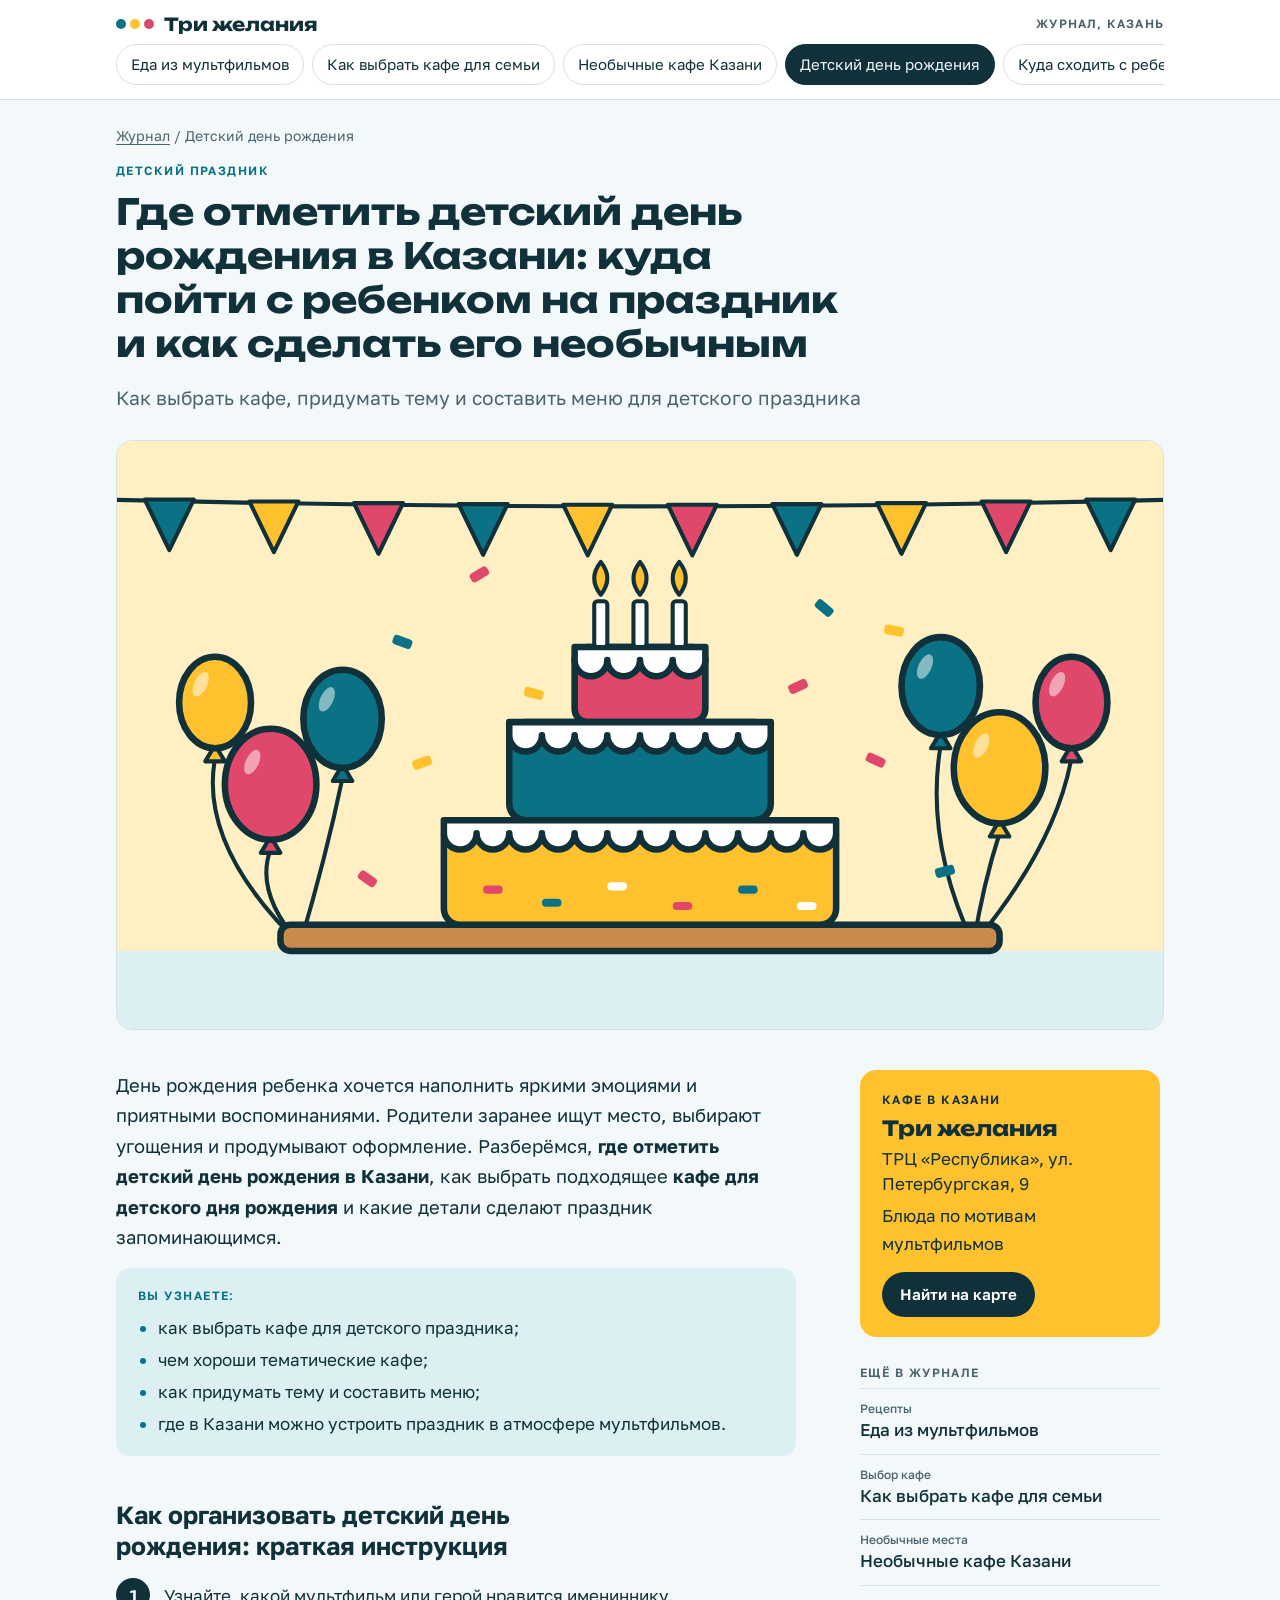
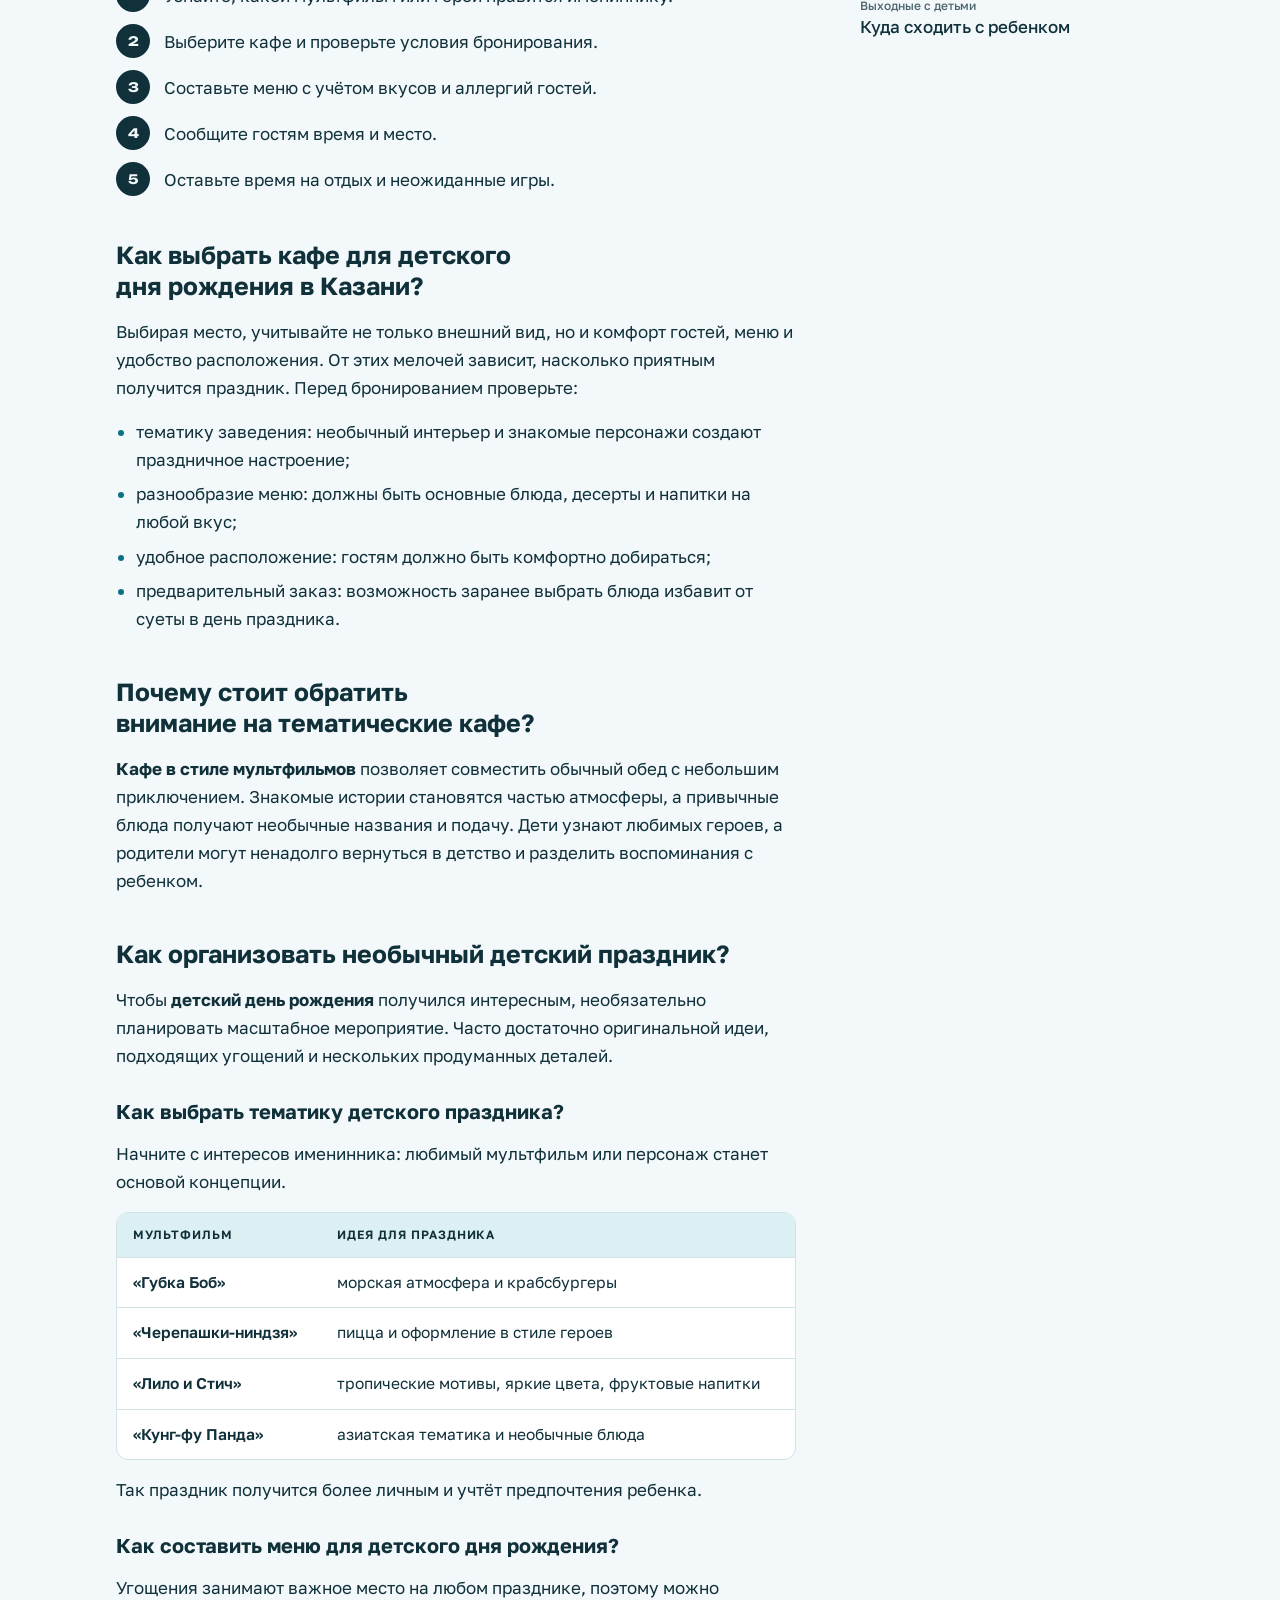
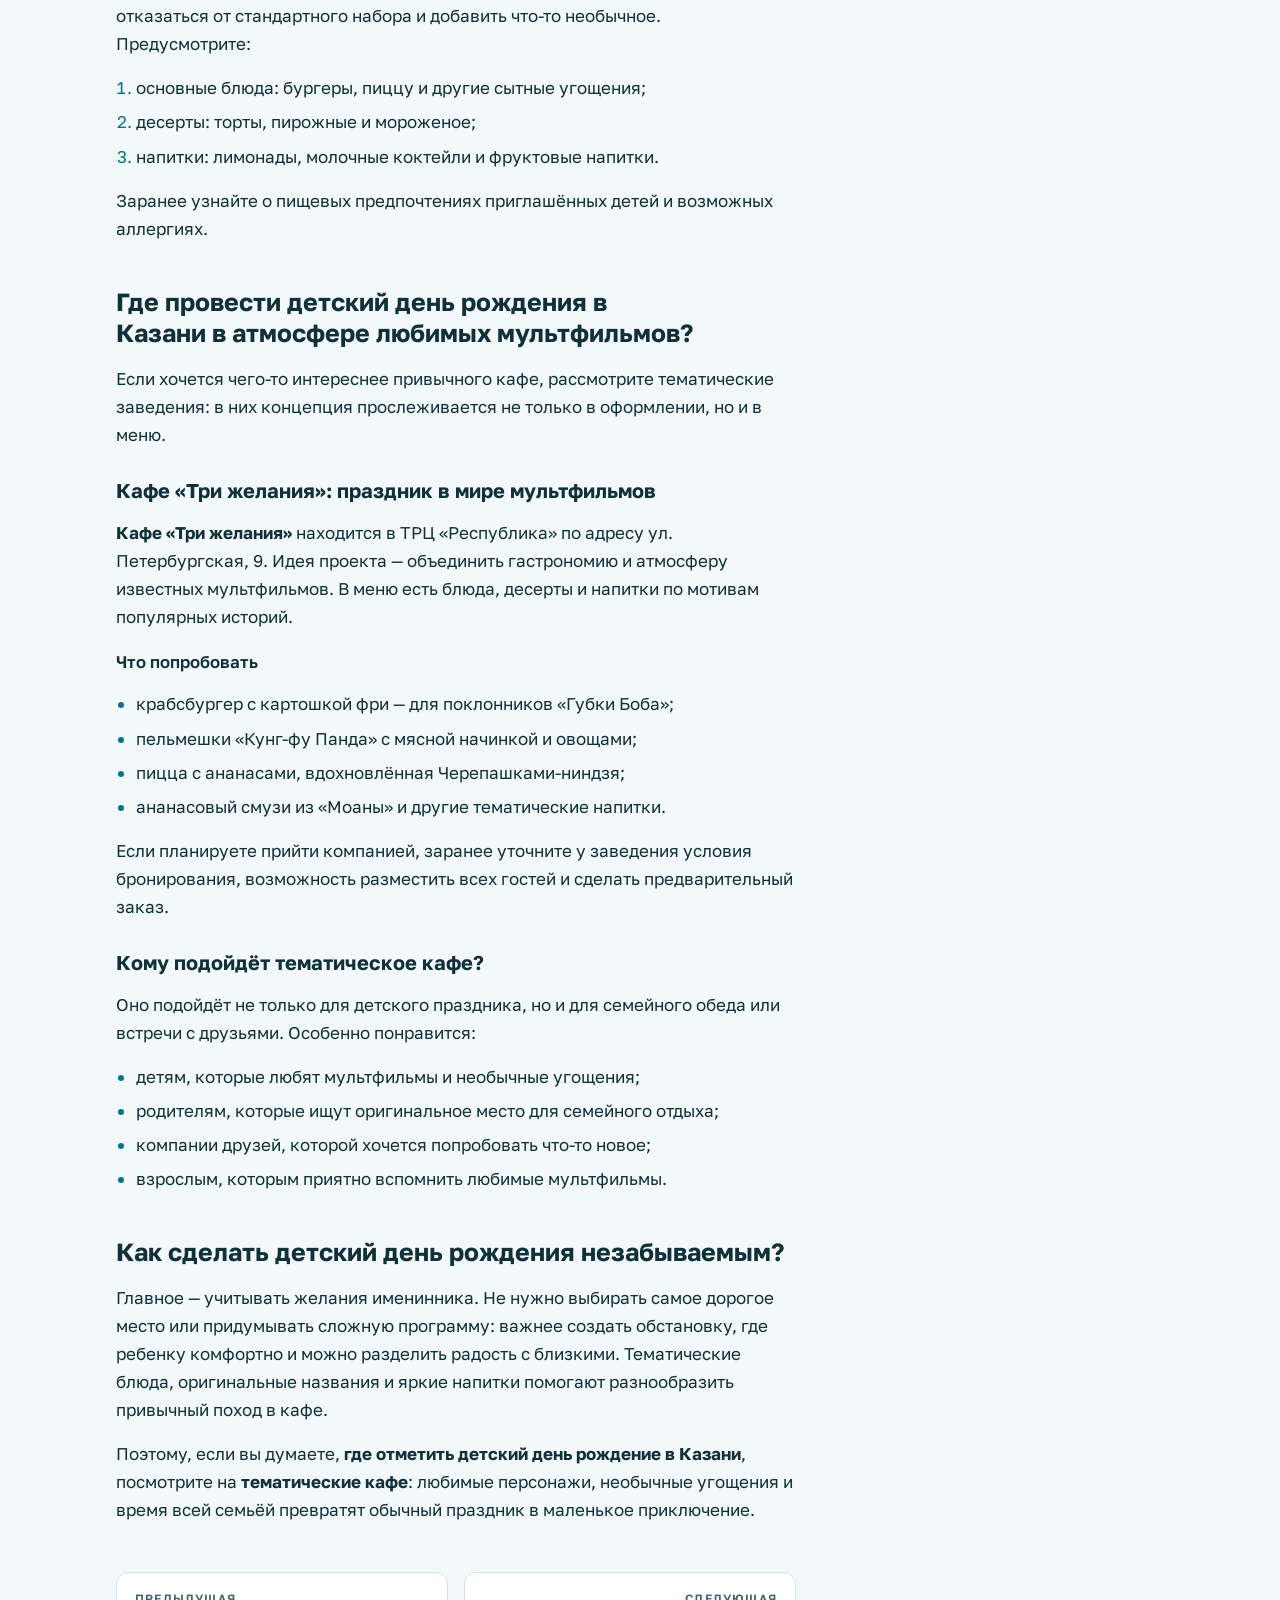
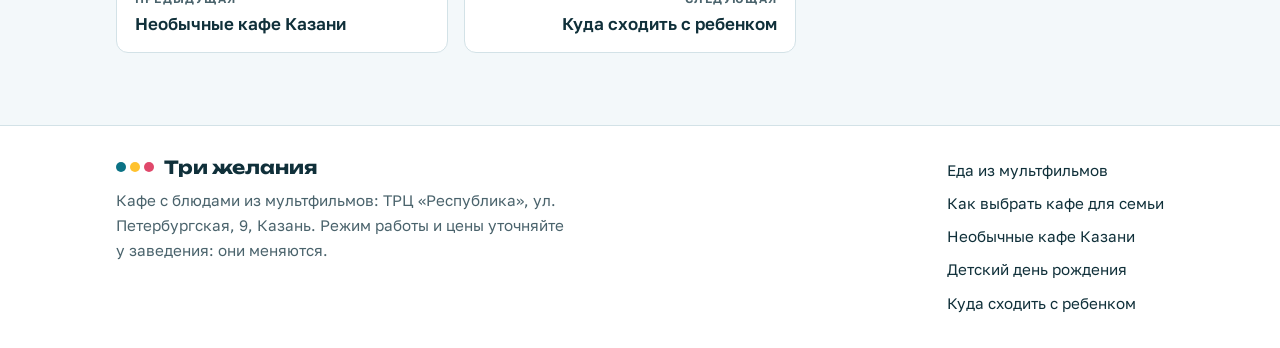
==== detskiy-den-rozhdeniya.html @ 980287d1 "first commit" ====
<!doctype html><html lang="ru"><head><meta charset="utf-8"><meta name="viewport" content="width=device-width,initial-scale=1,viewport-fit=cover"><meta name="claude:viewport-fit-sides" content="cover"><title>Где отметить детский день рождения в Казани</title><meta name="description" content="Как выбрать кафе, придумать тему и составить меню для детского праздника"><meta property="og:title" content="Где отметить детский день рождения в Казани"><meta property="og:description" content="Как выбрать кафе, придумать тему и составить меню для детского праздника"><meta property="og:type" content="article"><meta property="og:locale" content="ru_RU"><script type="application/ld+json">{"@context": "https://schema.org", "@type": "Article", "headline": "Где отметить детский день рождения в Казани: куда пойти с ребенком на праздник и как сделать его необычным", "description": "Как выбрать кафе, придумать тему и составить меню для детского праздника", "inLanguage": "ru"}</script><link rel="preconnect" href="https://fonts.googleapis.com"><link rel="preconnect" href="https://fonts.gstatic.com" crossorigin><link rel="stylesheet" href="https://fonts.googleapis.com/css2?family=Golos+Text:wght@400;500;600;700&family=Unbounded:wght@500;600;700&display=swap"><style>/* Сетка 1080px. На статье колонка текста 680px и липкая карточка кафе справа. Бирюза + солнечно-жёлтый + ягодный, Unbounded для заголовков, Golos Text для текста. */
:root{
  --bg:#F3F8FA; --surface:#FFFFFF; --ink:#10303A; --ink-2:#4A636C; --line:#D3E2E7;
  --sea:#0B7285; --sea-soft:#DCF0F3; --sun:#FFC22E; --sun-soft:#FFF0C4; --berry:#E0486B;
  --on-sun:#10303A; --on-sun-text:#FFFFFF;
  --f-display:'Unbounded','Arial Black',system-ui,sans-serif;
  --f-body:'Golos Text',system-ui,-apple-system,'Segoe UI',Roboto,Arial,sans-serif;
}
@media (prefers-color-scheme:dark){
  :root:not([data-theme="light"]){
    --bg:#0C1A20; --surface:#13262E; --ink:#E6F2F5; --ink-2:#9DB6BE; --line:#25414B;
    --sea:#5CD6E6; --sea-soft:#12363F; --sun:#FFC94D; --sun-soft:#3A3216; --berry:#FF7B96;
    color-scheme:dark;
  }
}
:root[data-theme="dark"]{
  --bg:#0C1A20; --surface:#13262E; --ink:#E6F2F5; --ink-2:#9DB6BE; --line:#25414B;
  --sea:#5CD6E6; --sea-soft:#12363F; --sun:#FFC94D; --sun-soft:#3A3216; --berry:#FF7B96;
  color-scheme:dark;
}

*,*::before,*::after{box-sizing:border-box}
:root{padding-block:env(safe-area-inset-top,0px) env(safe-area-inset-bottom,0px)}
html{-webkit-text-size-adjust:100%}
body{margin:0;background:var(--bg);color:var(--ink);font:400 17px/1.65 var(--f-body);-webkit-font-smoothing:antialiased}
a{color:var(--sea);text-underline-offset:3px}
a:focus-visible{outline:3px solid var(--sea);outline-offset:3px;border-radius:4px}
h1,h2,h3,h4{margin:0}

.wrap{max-width:1080px;margin:0 auto;padding-left:max(16px,env(safe-area-inset-left,0px));padding-right:max(16px,env(safe-area-inset-right,0px))}

/* Шапка */
.site-head{background:var(--surface);border-bottom:1px solid var(--line)}
.head-row{display:flex;align-items:center;justify-content:space-between;gap:12px;padding-block:14px 10px}
.logo{display:flex;align-items:center;gap:10px;font:700 18px/1 var(--f-display);color:var(--ink);text-decoration:none}
.dots{display:flex;gap:4px}
.dots i{display:block;width:10px;height:10px;border-radius:50%}
.dots i:nth-child(1){background:var(--sea)}
.dots i:nth-child(2){background:var(--sun)}
.dots i:nth-child(3){background:var(--berry)}
.head-sub{font-size:12px;letter-spacing:.1em;text-transform:uppercase;color:var(--ink-2);font-weight:600}
.nav{display:flex;gap:8px;overflow-x:auto;padding-bottom:14px;scrollbar-width:thin}
.nav a{flex:none;white-space:nowrap;padding:7px 14px;border-radius:999px;font-size:15px;color:var(--ink);text-decoration:none;border:1px solid var(--line);transition:border-color .15s}
.nav a:hover{border-color:var(--sea)}
.nav a[aria-current="page"]{background:var(--ink);color:var(--bg);border-color:var(--ink)}

/* Главная */
.hero{padding-block:48px 36px}
.hero-grid{display:grid;grid-template-columns:minmax(0,1.5fr) minmax(0,1fr);gap:32px;align-items:end}
.eyebrow{margin:0;font-size:12px;letter-spacing:.12em;text-transform:uppercase;color:var(--sea);font-weight:600}
.hero h1{font:700 clamp(1.9rem,4.6vw,3.1rem)/1.12 var(--f-display);margin:12px 0 18px;text-wrap:balance;letter-spacing:-.01em}
.hero .lead{margin:0;font-size:1.15rem;max-width:34em;color:var(--ink-2)}
.sec-title{font-size:12px;letter-spacing:.12em;text-transform:uppercase;color:var(--ink-2);font-weight:600;margin:0 0 20px}
.grid{display:grid;grid-template-columns:repeat(2,minmax(0,1fr));gap:36px 28px;padding-bottom:64px}
.card{display:flex;flex-direction:column;gap:14px;text-decoration:none;color:var(--ink);min-width:0}
.card.feat{grid-column:1/-1;display:grid;grid-template-columns:minmax(0,1.3fr) minmax(0,1fr);gap:32px;align-items:center}
.card .art{border-radius:14px;overflow:hidden;border:1px solid var(--line)}
.card .art svg,.hero-art svg{display:block;width:100%;height:auto}
.card .txt{display:flex;flex-direction:column;gap:10px;min-width:0}
.card h2{font:600 1.15rem/1.3 var(--f-display);text-wrap:balance;transition:color .15s}
.card.feat h2{font-size:clamp(1.35rem,2.8vw,1.9rem);line-height:1.2}
.card p{margin:0;color:var(--ink-2);font-size:.98rem}
.card:hover h2{color:var(--sea)}
.card:focus-visible{outline:3px solid var(--sea);outline-offset:6px;border-radius:8px}
.read{font-weight:600;color:var(--sea);font-size:.95rem}

/* Карточка кафе */
.cafe{background:var(--sun);color:var(--on-sun);border-radius:16px;padding:20px 22px;display:grid;gap:6px}
.cafe .k{margin:0;font-size:12px;letter-spacing:.12em;text-transform:uppercase;font-weight:600}
.cafe .n{margin:0;font:700 1.3rem/1.2 var(--f-display)}
.cafe address{font-style:normal;line-height:1.45}
.cafe p{margin:0}
.btn{display:inline-block;margin-top:8px;justify-self:start;background:var(--on-sun);color:var(--on-sun-text);padding:10px 18px;border-radius:999px;font-weight:600;font-size:.95rem;text-decoration:none}
.btn:focus-visible{outline:3px solid var(--on-sun);outline-offset:3px}

/* Статья */
.crumbs{font-size:14px;color:var(--ink-2);padding-top:24px}
.crumbs a{color:var(--ink-2)}
.art-head{padding-block:14px 26px;max-width:900px}
.art-head h1{font:700 clamp(1.45rem,3.4vw,2.25rem)/1.22 var(--f-display);margin:10px 0 16px;text-wrap:balance}
.deck{margin:0;font-size:1.2rem;color:var(--ink-2);max-width:40em}
.hero-art{border-radius:16px;overflow:hidden;border:1px solid var(--line);margin-bottom:40px}
.layout{display:grid;grid-template-columns:minmax(0,680px) minmax(0,300px);gap:64px;align-items:start;padding-bottom:72px}
.prose{min-width:0;display:flex;flex-direction:column;gap:1rem}
.prose p{margin:0}
.prose .lead{font-size:1.15rem}
.prose h2{font:700 1.55rem/1.25 var(--f-body);margin-top:1.75rem;text-wrap:balance}
.prose h3{font:700 1.25rem/1.3 var(--f-body);margin-top:.75rem;text-wrap:balance}
.prose h4{font:600 1.05rem/1.4 var(--f-body);margin-top:.25rem}
.prose ul,.prose ol{margin:0;padding-left:1.25rem;display:grid;gap:6px}
.prose li::marker{color:var(--sea)}
.learn{background:var(--sea-soft);border-radius:14px;padding:18px 22px}
.learn .label{font-size:12px;letter-spacing:.12em;text-transform:uppercase;font-weight:600;color:var(--sea);margin-bottom:8px}
.learn ul{gap:4px}
ol.quick,ol.steps{list-style:none;padding:0}
ol.quick{gap:12px}
ol.quick li{counter-increment:q;display:grid;grid-template-columns:34px minmax(0,1fr);gap:14px;align-items:start}
ol.quick{counter-reset:q}
ol.quick li::before{content:counter(q);display:grid;place-items:center;width:34px;height:34px;border-radius:50%;background:var(--ink);color:var(--bg);font:700 13px/1 var(--f-display)}
ol.quick li span{padding-top:4px}
ul.check{list-style:none;padding:0;gap:8px}
ul.check li{display:grid;grid-template-columns:20px minmax(0,1fr);gap:12px}
ul.check li::before{content:"";width:18px;height:18px;margin-top:5px;border:2px solid var(--sea);border-radius:5px}
.tbl{overflow-x:auto;border:1px solid var(--line);border-radius:12px;background:var(--surface)}
.tbl table{width:100%;min-width:420px;border-collapse:collapse;font-size:.97rem;font-variant-numeric:tabular-nums}
.tbl th{background:var(--sea-soft);text-align:left;font-size:12px;letter-spacing:.08em;text-transform:uppercase;font-weight:600;padding:12px 16px}
.tbl td{padding:12px 16px;border-top:1px solid var(--line);vertical-align:top}
.tbl td:first-child{font-weight:600}
.tip{background:var(--sun-soft);border-radius:10px;padding:12px 16px}
.places{display:grid;grid-template-columns:repeat(2,minmax(0,1fr));gap:22px 28px}
.place{border-top:2px solid var(--ink);padding-top:12px;display:grid;gap:6px;align-content:start}
.place h4{margin:0}
.place p{font-size:.98rem}

/* Рецепт */
.recipe{position:relative;margin-top:2rem;background:var(--surface);border:1px solid var(--line);border-radius:16px;padding:22px;display:grid;gap:20px}
.recipe>svg{position:absolute;right:18px;top:-44px;width:72px;height:72px}
.r-head{display:flex;align-items:center;gap:18px;flex-wrap:wrap}
.r-head svg{width:72px;height:72px;flex:none}
.meta{display:flex;flex-wrap:wrap;gap:8px 12px;margin:0}
.meta div{background:var(--sea-soft);border-radius:10px;padding:8px 12px}
.meta dt{font-size:11px;letter-spacing:.1em;text-transform:uppercase;color:var(--ink-2);font-weight:600}
.meta dd{margin:0;font-weight:600}
.r-body{display:grid;grid-template-columns:minmax(0,1fr) minmax(0,1.35fr);gap:24px}
.recipe h4{margin:0 0 10px;font-size:12px;letter-spacing:.1em;text-transform:uppercase;color:var(--ink-2);font-weight:600}
.recipe ul{padding-left:1.1rem;gap:4px}
ol.steps{gap:10px;margin:0}
ol.steps{counter-reset:s}
ol.steps li{counter-increment:s;display:grid;grid-template-columns:22px minmax(0,1fr);gap:10px}
ol.steps li::before{content:counter(s);font:700 15px/1.65 var(--f-display);color:var(--sea)}

/* Низ статьи */
.pager{display:grid;grid-template-columns:repeat(2,minmax(0,1fr));gap:16px;margin-top:2rem}
.pager a{display:grid;gap:4px;padding:16px 18px;border:1px solid var(--line);border-radius:12px;text-decoration:none;color:var(--ink);background:var(--surface);transition:border-color .15s}
.pager a:hover{border-color:var(--sea)}
.pager small{font-size:12px;letter-spacing:.1em;text-transform:uppercase;color:var(--ink-2);font-weight:600}
.pager b{font-weight:600;line-height:1.35}
.pager .next{text-align:right}
.aside{position:sticky;top:calc(20px + env(safe-area-inset-top,0px));display:grid;gap:28px}
.more h3{font:600 12px/1.4 var(--f-body);letter-spacing:.12em;text-transform:uppercase;color:var(--ink-2);margin-bottom:6px}
.more a{display:block;padding:12px 0;border-top:1px solid var(--line);color:var(--ink);text-decoration:none;font-weight:500;line-height:1.4}
.more a:hover{color:var(--sea)}
.more a small{display:block;font-size:12px;color:var(--ink-2);font-weight:500}

/* Подвал */
.site-foot{background:var(--surface);border-top:1px solid var(--line)}
.foot{display:flex;flex-wrap:wrap;gap:28px 56px;justify-content:space-between;padding-block:32px}
.foot p{margin:0;color:var(--ink-2);font-size:.95rem;max-width:30em}
.foot .logo{margin-bottom:12px}
.foot ul{list-style:none;margin:0;padding:0;display:grid;gap:8px;font-size:.95rem}
.foot ul a{color:var(--ink);text-decoration:none}
.foot ul a:hover{color:var(--sea)}

/* Иллюстрации */
.a-bg1{fill:var(--sea-soft)}.a-bg2{fill:var(--sun-soft)}.a-surface{fill:var(--surface)}.a-ink{fill:var(--ink)}
.a-sea{fill:var(--sea)}.a-sun{fill:var(--sun)}.a-berry{fill:var(--berry)}
.o{stroke:var(--ink);stroke-width:4;stroke-linejoin:round;stroke-linecap:round}
.o3{stroke:var(--ink);stroke-width:3;stroke-linejoin:round;stroke-linecap:round}
.o2{stroke:var(--ink);stroke-width:2.5;stroke-linejoin:round}
.str{fill:none;stroke:var(--ink);stroke-width:2.5;stroke-linecap:round}
.bun{fill:#E8A33D}.patty{fill:#7A3E22}.leaf{fill:#6DBE45}.cheese{fill:#FFC22E}.blue{fill:#35B8E8}.cream{fill:#FFF3D6}
.choco{fill:#6B3A22}.night{fill:#10303A}.wood{fill:#C98A4B}.wood2{fill:#A56F37}.red{fill:#E5483B}.lem{fill:#FFE680}
.teal{fill:#0E8FA3}.pink{fill:#FF7B96}.aqua{fill:#19B5C9}.flame{fill:#FFC22E}.hl{fill:#fff;fill-opacity:.5}
.straw{fill:none;stroke:var(--berry);stroke-width:9;stroke-linecap:round}
.sign-t{font:700 16px 'Unbounded',sans-serif;fill:var(--bg);letter-spacing:.15em}
.lbl{font:600 18px 'Golos Text',system-ui,sans-serif;fill:var(--ink)}
.ic{fill:none;stroke:#fff;stroke-width:4;stroke-linecap:round;stroke-linejoin:round}
.route{fill:none;stroke:var(--ink);stroke-width:4;stroke-dasharray:10 12;stroke-linecap:round}
.mug{fill:none;stroke:#FFF3D6;stroke-width:5;stroke-linecap:round}
.steam{fill:none;stroke:#FFF3D6;stroke-opacity:.5;stroke-width:3;stroke-linecap:round}
.drip{fill:none;stroke:#6B3A22;stroke-width:5;stroke-linecap:round}
.ico .o{stroke-width:3}

@media (max-width:960px){
  .layout{grid-template-columns:minmax(0,1fr);gap:44px}
  .aside{position:static}
}
@media (max-width:820px){
  .hero-grid{grid-template-columns:minmax(0,1fr)}
}
@media (max-width:720px){
  body{font-size:16.5px}
  .grid{grid-template-columns:minmax(0,1fr)}
  .card.feat{grid-template-columns:minmax(0,1fr);gap:14px}
  .places{grid-template-columns:minmax(0,1fr)}
  .prose h2{font-size:1.4rem}
  .hero{padding-block:32px 28px}
}
@media (max-width:640px){
  .r-body{grid-template-columns:minmax(0,1fr)}
  .pager{grid-template-columns:minmax(0,1fr)}
  .pager .next{text-align:left}
  .recipe{padding:18px}
}
@media (prefers-reduced-motion:reduce){*{transition:none!important}}
</style></head><body><header class="site-head"><div class="wrap"><div class="head-row"><a class="logo" href="index.html"><span class="dots" aria-hidden="true"><i></i><i></i><i></i></span>Три желания</a><span class="head-sub">Журнал, Казань</span></div><nav class="nav" aria-label="Статьи журнала"><a href="eda-iz-multfilmov.html">Еда из мультфильмов</a><a href="kafe-dlya-semi.html">Как выбрать кафе для семьи</a><a href="neobychnye-kafe.html">Необычные кафе Казани</a><a href="detskiy-den-rozhdeniya.html" aria-current="page">Детский день рождения</a><a href="kuda-shodit-s-rebenkom.html">Куда сходить с ребенком</a></nav></div></header><main class="wrap"><nav class="crumbs" aria-label="Хлебные крошки"><a href="index.html">Журнал</a> / Детский день рождения</nav><div class="art-head"><p class="eyebrow">Детский праздник</p><h1>Где отметить детский день рождения в Казани: куда пойти с ребенком на праздник и как сделать его необычным</h1><p class="deck">Как выбрать кафе, придумать тему и составить меню для детского праздника</p></div><div class="hero-art"><svg viewBox="0 0 640 360" xmlns="http://www.w3.org/2000/svg" role="img" aria-label="Праздничный торт со свечами, гирлянда и воздушные шары" class=""><rect width="640" height="360" class="a-bg2"/><rect y="312" width="640" height="48" class="a-bg1"/><path d="M0 36 Q320 44 640 36" class="str"/><path d="M17.0 35.8 L47.0 35.8 L32.0 66.8 Z" class="a-sea o2"/><path d="M81.0 37.0 L111.0 37.0 L96.0 68.0 Z" class="a-sun o2"/><path d="M145.0 38.0 L175.0 38.0 L160.0 69.0 Z" class="a-berry o2"/><path d="M209.0 38.6 L239.0 38.6 L224.0 69.6 Z" class="a-sea o2"/><path d="M273.0 39.0 L303.0 39.0 L288.0 70.0 Z" class="a-sun o2"/><path d="M337.0 39.0 L367.0 39.0 L352.0 70.0 Z" class="a-berry o2"/><path d="M401.0 38.6 L431.0 38.6 L416.0 69.6 Z" class="a-sea o2"/><path d="M465.0 38.0 L495.0 38.0 L480.0 69.0 Z" class="a-sun o2"/><path d="M529.0 37.0 L559.0 37.0 L544.0 68.0 Z" class="a-berry o2"/><path d="M593.0 35.8 L623.0 35.8 L608.0 66.8 Z" class="a-sea o2"/><path d="M94 250 Q84 276.0 112 308" class="str"/><path d="M88 252 L94 242 L100 252 Z" class="a-berry o2"/><ellipse cx="94" cy="210" rx="28" ry="34" class="a-berry o"/><ellipse cx="82.8" cy="196.4" rx="4" ry="8" class="hl" transform="rotate(25 82.8 196.4)"/><path d="M138 206 Q128 254.0 112 308" class="str"/><path d="M132 208 L138 198 L144 208 Z" class="a-sea o2"/><ellipse cx="138" cy="170" rx="24" ry="30" class="a-sea o"/><ellipse cx="128.4" cy="158.0" rx="4" ry="8" class="hl" transform="rotate(25 128.4 158.0)"/><path d="M60 194 Q50 248.0 112 308" class="str"/><path d="M54 196 L60 186 L66 196 Z" class="a-sun o2"/><ellipse cx="60" cy="160" rx="22" ry="28" class="a-sun o"/><ellipse cx="51.2" cy="148.8" rx="4" ry="8" class="hl" transform="rotate(25 51.2 148.8)"/><path d="M540 240 Q530 271.0 524 308" class="str"/><path d="M534 242 L540 232 L546 242 Z" class="a-sun o2"/><ellipse cx="540" cy="200" rx="28" ry="34" class="a-sun o"/><ellipse cx="528.8" cy="186.4" rx="4" ry="8" class="hl" transform="rotate(25 528.8 186.4)"/><path d="M584 194 Q574 248.0 524 308" class="str"/><path d="M578 196 L584 186 L590 196 Z" class="a-berry o2"/><ellipse cx="584" cy="160" rx="22" ry="28" class="a-berry o"/><ellipse cx="575.2" cy="148.8" rx="4" ry="8" class="hl" transform="rotate(25 575.2 148.8)"/><path d="M504 186 Q494 244.0 524 308" class="str"/><path d="M498 188 L504 178 L510 188 Z" class="a-sea o2"/><ellipse cx="504" cy="150" rx="24" ry="30" class="a-sea o"/><ellipse cx="494.4" cy="138.0" rx="4" ry="8" class="hl" transform="rotate(25 494.4 138.0)"/><rect x="100" y="296" width="440" height="16" rx="6" class="wood o"/><rect x="200" y="232" width="240" height="64" rx="10" class="a-sun o"/><rect x="240" y="172" width="160" height="60" rx="10" class="a-sea o"/><rect x="280" y="126" width="80" height="46" rx="8" class="a-berry o"/><path d="M200 240 a10 10 0 0 0 20 0 a10 10 0 0 0 20 0 a10 10 0 0 0 20 0 a10 10 0 0 0 20 0 a10 10 0 0 0 20 0 a10 10 0 0 0 20 0 a10 10 0 0 0 20 0 a10 10 0 0 0 20 0 a10 10 0 0 0 20 0 a10 10 0 0 0 20 0 a10 10 0 0 0 20 0 a10 10 0 0 0 20 0 V232 H200 Z" class="a-surface o"/><path d="M240 180 a10 10 0 0 0 20 0 a10 10 0 0 0 20 0 a10 10 0 0 0 20 0 a10 10 0 0 0 20 0 a10 10 0 0 0 20 0 a10 10 0 0 0 20 0 a10 10 0 0 0 20 0 a10 10 0 0 0 20 0 V172 H240 Z" class="a-surface o"/><path d="M280 134 a10 10 0 0 0 20 0 a10 10 0 0 0 20 0 a10 10 0 0 0 20 0 a10 10 0 0 0 20 0 V126 H280 Z" class="a-surface o"/><rect x="224" y="272" width="12" height="5" rx="2.5" class="a-berry"/><rect x="260" y="280" width="12" height="5" rx="2.5" class="a-sea"/><rect x="300" y="270" width="12" height="5" rx="2.5" class="a-surface"/><rect x="340" y="282" width="12" height="5" rx="2.5" class="a-berry"/><rect x="380" y="272" width="12" height="5" rx="2.5" class="a-sea"/><rect x="416" y="282" width="12" height="5" rx="2.5" class="a-surface"/><rect x="292" y="98" width="8" height="28" rx="2" class="a-surface o2"/><path d="M296 74 q8 10 0 20 q-8 -10 0 -20 Z" class="flame o2"/><rect x="316" y="98" width="8" height="28" rx="2" class="a-surface o2"/><path d="M320 74 q8 10 0 20 q-8 -10 0 -20 Z" class="flame o2"/><rect x="340" y="98" width="8" height="28" rx="2" class="a-surface o2"/><path d="M344 74 q8 10 0 20 q-8 -10 0 -20 Z" class="flame o2"/><rect x="170" y="118" width="12" height="6" rx="2" class="a-sea" transform="rotate(20 170 118)"/><rect x="215" y="82" width="12" height="6" rx="2" class="a-berry" transform="rotate(-30 215 82)"/><rect x="430" y="96" width="12" height="6" rx="2" class="a-sea" transform="rotate(40 430 96)"/><rect x="470" y="112" width="12" height="6" rx="2" class="a-sun" transform="rotate(10 470 112)"/><rect x="180" y="196" width="12" height="6" rx="2" class="a-sun" transform="rotate(-20 180 196)"/><rect x="460" y="190" width="12" height="6" rx="2" class="a-berry" transform="rotate(25 460 190)"/><rect x="150" y="262" width="12" height="6" rx="2" class="a-berry" transform="rotate(35 150 262)"/><rect x="500" y="262" width="12" height="6" rx="2" class="a-sea" transform="rotate(-15 500 262)"/><rect x="250" y="150" width="12" height="6" rx="2" class="a-sun" transform="rotate(15 250 150)"/><rect x="410" y="150" width="12" height="6" rx="2" class="a-berry" transform="rotate(-25 410 150)"/></svg></div><div class="layout"><article class="prose"><p class="lead">День рождения ребенка хочется наполнить яркими эмоциями и приятными воспоминаниями. Родители заранее ищут место, выбирают угощения и продумывают оформление. Разберёмся, <strong>где отметить детский день рождения в Казани</strong>, как выбрать подходящее <strong>кафе для детского дня рождения</strong> и какие детали сделают праздник запоминающимся.</p>
<div class="learn"><p class="label">Вы узнаете:</p><ul><li>как выбрать кафе для детского праздника;</li><li>чем хороши тематические кафе;</li><li>как придумать тему и составить меню;</li><li>где в Казани можно устроить праздник в атмосфере мультфильмов.</li></ul></div>
<h2>Как организовать детский день рождения: краткая инструкция</h2>
<ol class="quick"><li><span>Узнайте, какой мультфильм или герой нравится имениннику.</span></li><li><span>Выберите кафе и проверьте условия бронирования.</span></li><li><span>Составьте меню с учётом вкусов и аллергий гостей.</span></li><li><span>Сообщите гостям время и место.</span></li><li><span>Оставьте время на отдых и неожиданные игры.</span></li></ol>
<h2>Как выбрать кафе для детского дня рождения в Казани?</h2>
<p>Выбирая место, учитывайте не только внешний вид, но и комфорт гостей, меню и удобство расположения. От этих мелочей зависит, насколько приятным получится праздник. Перед бронированием проверьте:</p>
<ul><li>тематику заведения: необычный интерьер и знакомые персонажи создают праздничное настроение;</li><li>разнообразие меню: должны быть основные блюда, десерты и напитки на любой вкус;</li><li>удобное расположение: гостям должно быть комфортно добираться;</li><li>предварительный заказ: возможность заранее выбрать блюда избавит от суеты в день праздника.</li></ul>
<h2>Почему стоит обратить внимание на тематические кафе?</h2>
<p><strong>Кафе в стиле мультфильмов</strong> позволяет совместить обычный обед с небольшим приключением. Знакомые истории становятся частью атмосферы, а привычные блюда получают необычные названия и подачу. Дети узнают любимых героев, а родители могут ненадолго вернуться в детство и разделить воспоминания с ребенком.</p>
<h2>Как организовать необычный детский праздник?</h2>
<p>Чтобы <strong>детский день рождения</strong> получился интересным, необязательно планировать масштабное мероприятие. Часто достаточно оригинальной идеи, подходящих угощений и нескольких продуманных деталей.</p>
<h3>Как выбрать тематику детского праздника?</h3>
<p>Начните с интересов именинника: любимый мультфильм или персонаж станет основой концепции.</p>
<div class="tbl"><table><thead><tr><th>Мультфильм</th><th>Идея для праздника</th></tr></thead><tbody><tr><td>«Губка Боб»</td><td>морская атмосфера и крабсбургеры</td></tr><tr><td>«Черепашки-ниндзя»</td><td>пицца и оформление в стиле героев</td></tr><tr><td>«Лило и Стич»</td><td>тропические мотивы, яркие цвета, фруктовые напитки</td></tr><tr><td>«Кунг-фу Панда»</td><td>азиатская тематика и необычные блюда</td></tr></tbody></table></div>
<p>Так праздник получится более личным и учтёт предпочтения ребенка.</p>
<h3>Как составить меню для детского дня рождения?</h3>
<p>Угощения занимают важное место на любом празднике, поэтому можно отказаться от стандартного набора и добавить что-то необычное. Предусмотрите:</p>
<ol><li>основные блюда: бургеры, пиццу и другие сытные угощения;</li><li>десерты: торты, пирожные и мороженое;</li><li>напитки: лимонады, молочные коктейли и фруктовые напитки.</li></ol>
<p>Заранее узнайте о пищевых предпочтениях приглашённых детей и возможных аллергиях.</p>
<h2>Где провести детский день рождения в Казани в атмосфере любимых мультфильмов?</h2>
<p>Если хочется чего-то интереснее привычного кафе, рассмотрите тематические заведения: в них концепция прослеживается не только в оформлении, но и в меню.</p>
<h3>Кафе «Три желания»: праздник в мире мультфильмов</h3>
<p><strong>Кафе «Три желания»</strong> находится в ТРЦ «Республика» по адресу ул. Петербургская, 9. Идея проекта — объединить гастрономию и атмосферу известных мультфильмов. В меню есть блюда, десерты и напитки по мотивам популярных историй.</p>
<h4>Что попробовать</h4>
<ul><li>крабсбургер с картошкой фри — для поклонников «Губки Боба»;</li><li>пельмешки «Кунг-фу Панда» с мясной начинкой и овощами;</li><li>пицца с ананасами, вдохновлённая Черепашками-ниндзя;</li><li>ананасовый смузи из «Моаны» и другие тематические напитки.</li></ul>
<p>Если планируете прийти компанией, заранее уточните у заведения условия бронирования, возможность разместить всех гостей и сделать предварительный заказ.</p>
<h3>Кому подойдёт тематическое кафе?</h3>
<p>Оно подойдёт не только для детского праздника, но и для семейного обеда или встречи с друзьями. Особенно понравится:</p>
<ul><li>детям, которые любят мультфильмы и необычные угощения;</li><li>родителям, которые ищут оригинальное место для семейного отдыха;</li><li>компании друзей, которой хочется попробовать что-то новое;</li><li>взрослым, которым приятно вспомнить любимые мультфильмы.</li></ul>
<h2>Как сделать детский день рождения незабываемым?</h2>
<p>Главное — учитывать желания именинника. Не нужно выбирать самое дорогое место или придумывать сложную программу: важнее создать обстановку, где ребенку комфортно и можно разделить радость с близкими. Тематические блюда, оригинальные названия и яркие напитки помогают разнообразить привычный поход в кафе.</p>
<p>Поэтому, если вы думаете, <strong>где отметить детский день рождение в Казани</strong>, посмотрите на <strong>тематические кафе</strong>: любимые персонажи, необычные угощения и время всей семьёй превратят обычный праздник в маленькое приключение.</p><nav class="pager" aria-label="Другие статьи"><a href="neobychnye-kafe.html"><small>Предыдущая</small><b>Необычные кафе Казани</b></a><a class="next" href="kuda-shodit-s-rebenkom.html"><small>Следующая</small><b>Куда сходить с ребенком</b></a></nav></article><aside class="aside"><div class="cafe"><p class="k">Кафе в Казани</p><p class="n">Три желания</p><address>ТРЦ «Республика», ул. Петербургская, 9</address><p>Блюда по мотивам мультфильмов</p><a class="btn" href="https://yandex.ru/maps/?text=%D0%9A%D0%B0%D0%B7%D0%B0%D0%BD%D1%8C%2C%20%D1%83%D0%BB%D0%B8%D1%86%D0%B0%20%D0%9F%D0%B5%D1%82%D0%B5%D1%80%D0%B1%D1%83%D1%80%D0%B3%D1%81%D0%BA%D0%B0%D1%8F%2C%209" target="_blank" rel="noopener">Найти на карте</a></div><div class="more"><h3>Ещё в журнале</h3><a href="eda-iz-multfilmov.html"><small>Рецепты</small>Еда из мультфильмов</a><a href="kafe-dlya-semi.html"><small>Выбор кафе</small>Как выбрать кафе для семьи</a><a href="neobychnye-kafe.html"><small>Необычные места</small>Необычные кафе Казани</a><a href="kuda-shodit-s-rebenkom.html"><small>Выходные с детьми</small>Куда сходить с ребенком</a></div></aside></div></main><footer class="site-foot"><div class="wrap foot"><div><a class="logo" href="index.html"><span class="dots" aria-hidden="true"><i></i><i></i><i></i></span>Три желания</a><p>Кафе с блюдами из мультфильмов: ТРЦ «Республика», ул. Петербургская, 9, Казань. Режим работы и цены уточняйте у заведения: они меняются.</p></div><ul><li><a href="eda-iz-multfilmov.html">Еда из мультфильмов</a></li><li><a href="kafe-dlya-semi.html">Как выбрать кафе для семьи</a></li><li><a href="neobychnye-kafe.html">Необычные кафе Казани</a></li><li><a href="detskiy-den-rozhdeniya.html">Детский день рождения</a></li><li><a href="kuda-shodit-s-rebenkom.html">Куда сходить с ребенком</a></li></ul></div></footer></body></html>
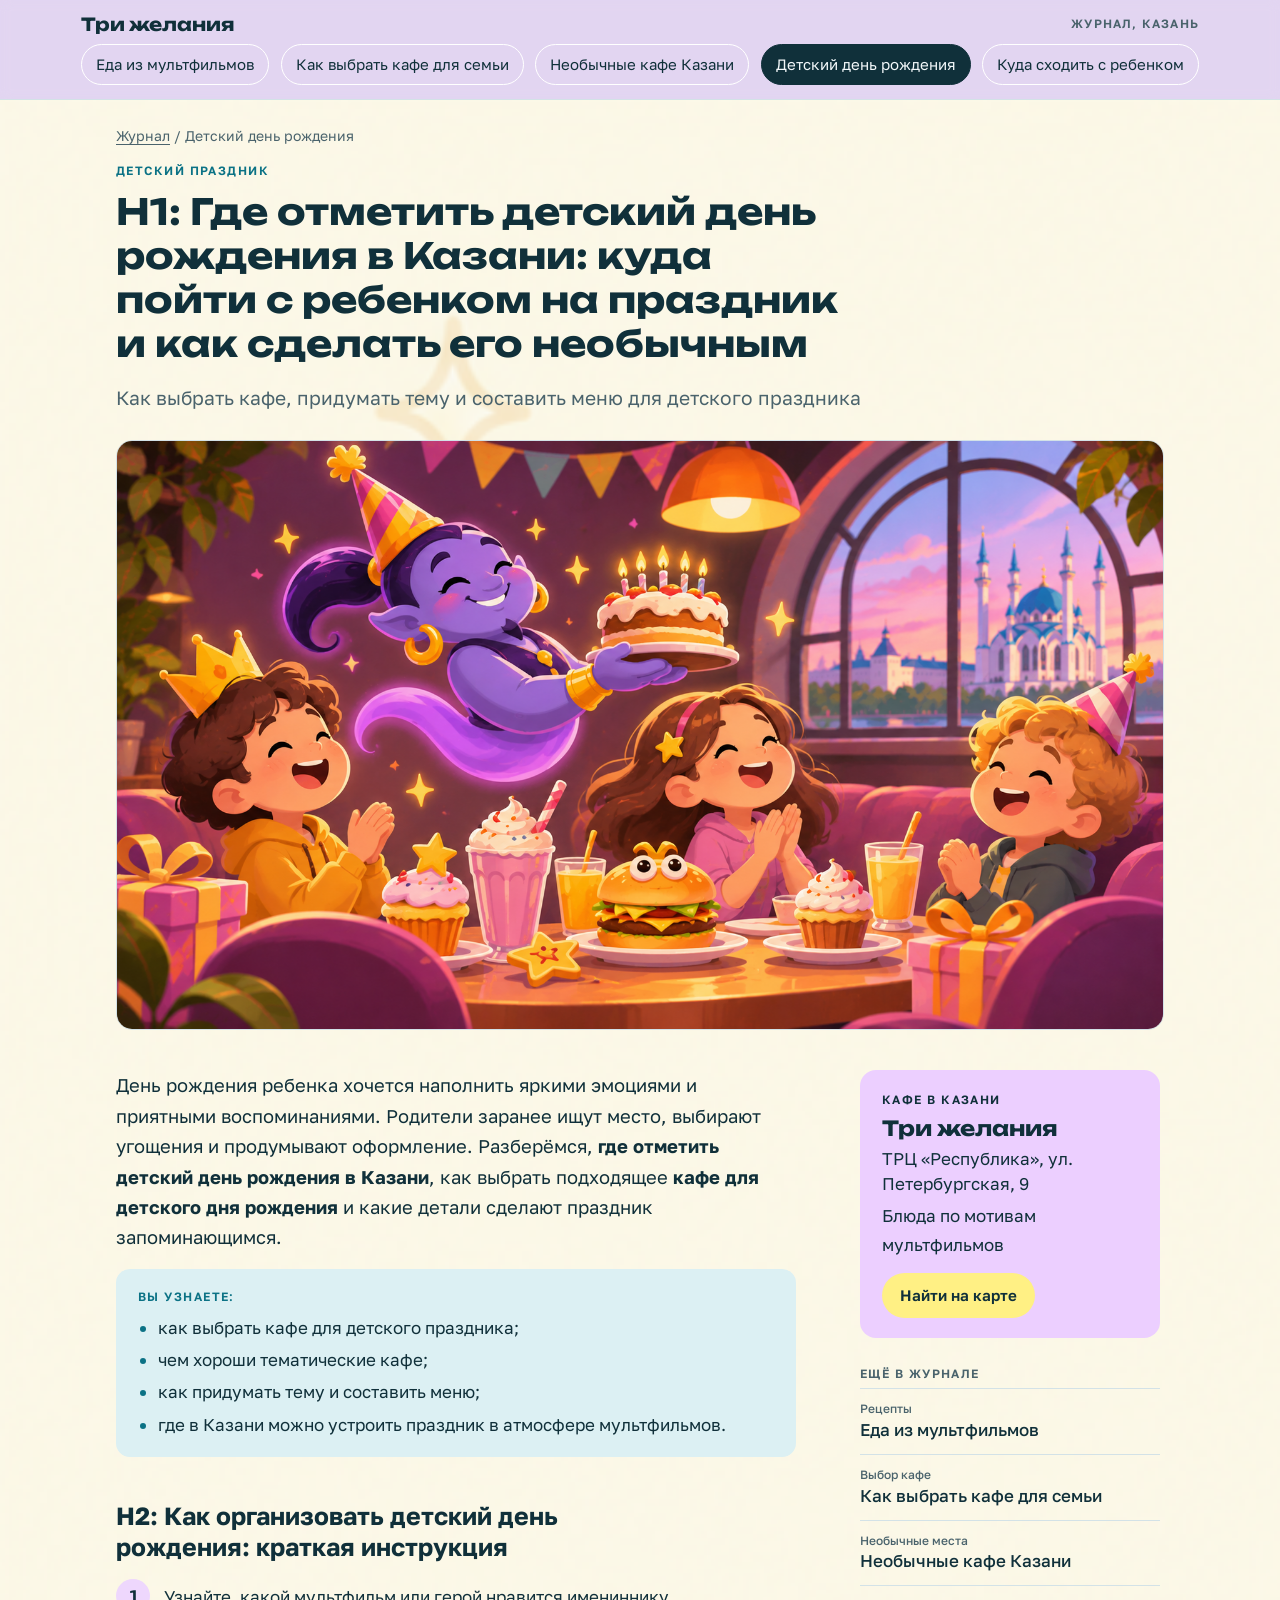
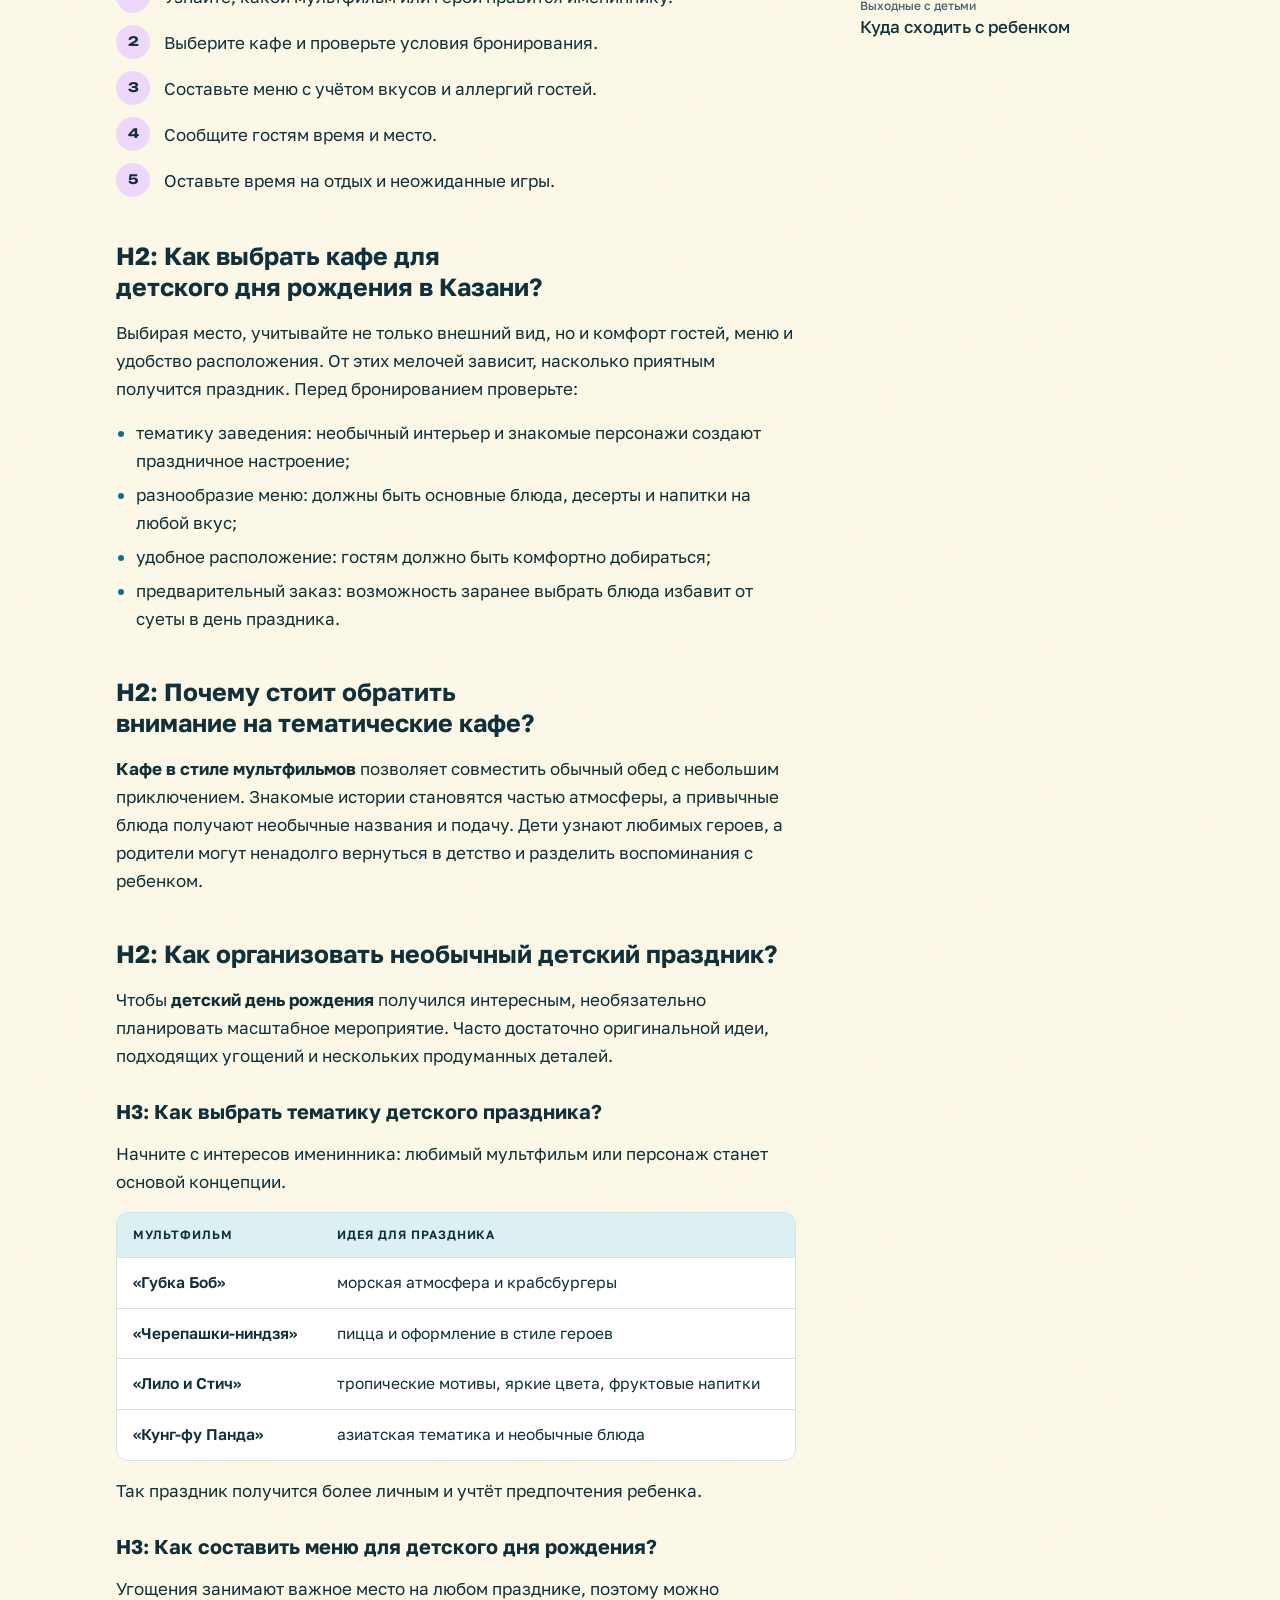
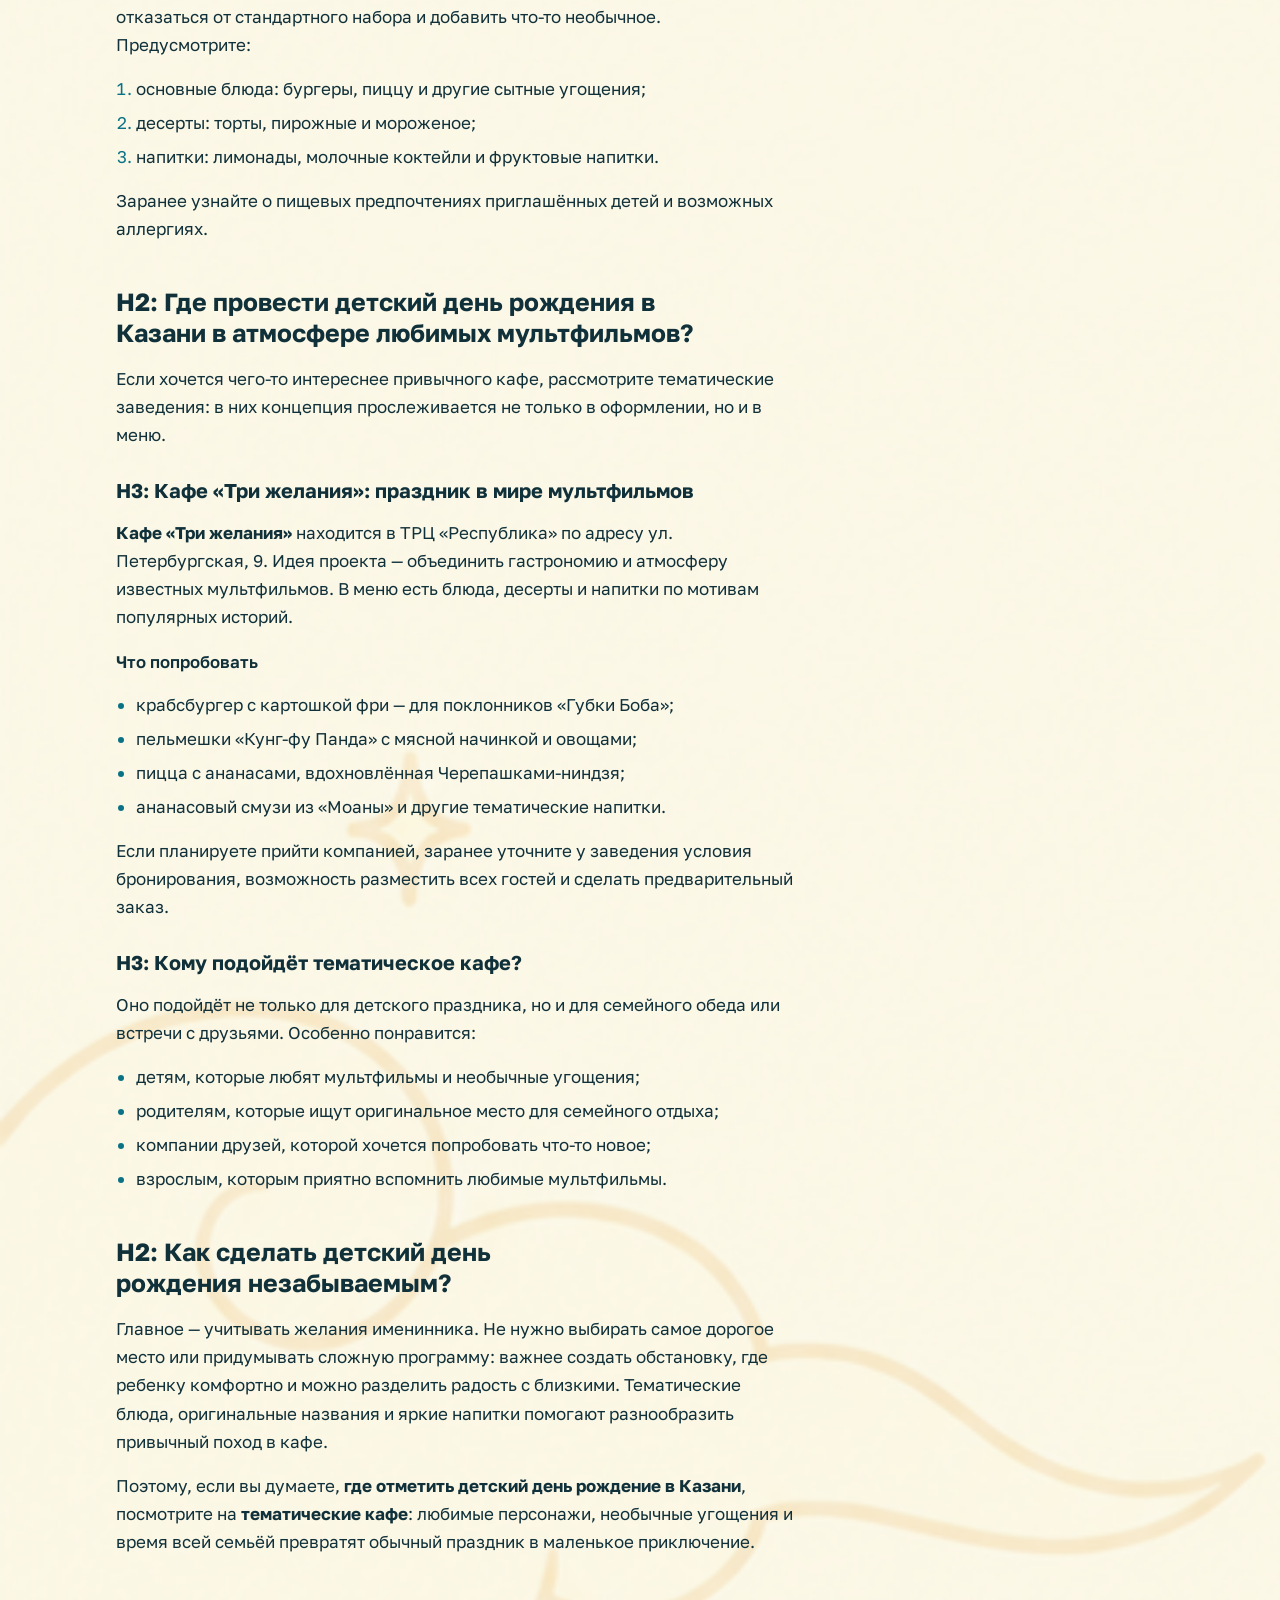
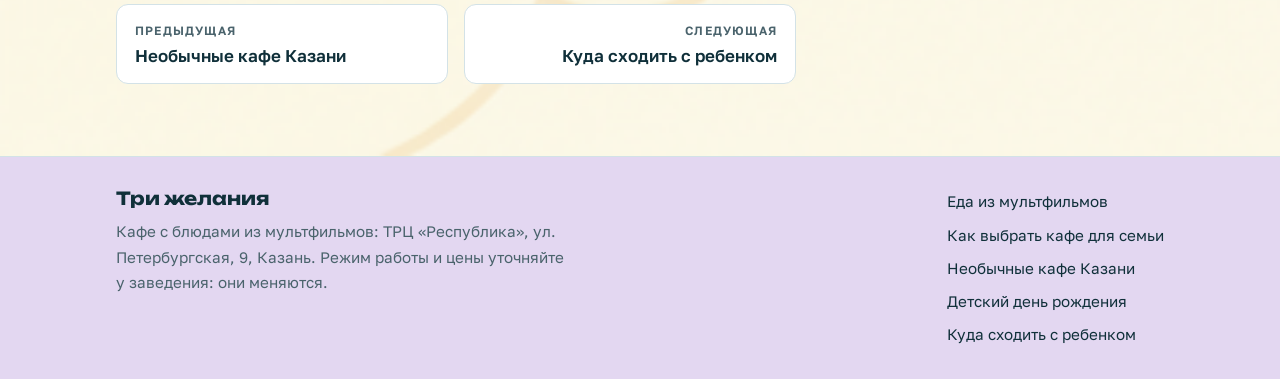
==== commit 350bfbc3: "fix: new fixes" ====
--- a/detskiy-den-rozhdeniya.html
+++ b/detskiy-den-rozhdeniya.html
@@ -1,227 +1,284 @@
-<!doctype html><html lang="ru"><head><meta charset="utf-8"><meta name="viewport" content="width=device-width,initial-scale=1,viewport-fit=cover"><meta name="claude:viewport-fit-sides" content="cover"><title>Где отметить детский день рождения в Казани</title><meta name="description" content="Как выбрать кафе, придумать тему и составить меню для детского праздника"><meta property="og:title" content="Где отметить детский день рождения в Казани"><meta property="og:description" content="Как выбрать кафе, придумать тему и составить меню для детского праздника"><meta property="og:type" content="article"><meta property="og:locale" content="ru_RU"><script type="application/ld+json">{"@context": "https://schema.org", "@type": "Article", "headline": "Где отметить детский день рождения в Казани: куда пойти с ребенком на праздник и как сделать его необычным", "description": "Как выбрать кафе, придумать тему и составить меню для детского праздника", "inLanguage": "ru"}</script><link rel="preconnect" href="https://fonts.googleapis.com"><link rel="preconnect" href="https://fonts.gstatic.com" crossorigin><link rel="stylesheet" href="https://fonts.googleapis.com/css2?family=Golos+Text:wght@400;500;600;700&family=Unbounded:wght@500;600;700&display=swap"><style>/* Сетка 1080px. На статье колонка текста 680px и липкая карточка кафе справа. Бирюза + солнечно-жёлтый + ягодный, Unbounded для заголовков, Golos Text для текста. */
-:root{
-  --bg:#F3F8FA; --surface:#FFFFFF; --ink:#10303A; --ink-2:#4A636C; --line:#D3E2E7;
-  --sea:#0B7285; --sea-soft:#DCF0F3; --sun:#FFC22E; --sun-soft:#FFF0C4; --berry:#E0486B;
-  --on-sun:#10303A; --on-sun-text:#FFFFFF;
-  --f-display:'Unbounded','Arial Black',system-ui,sans-serif;
-  --f-body:'Golos Text',system-ui,-apple-system,'Segoe UI',Roboto,Arial,sans-serif;
-}
-@media (prefers-color-scheme:dark){
-  :root:not([data-theme="light"]){
-    --bg:#0C1A20; --surface:#13262E; --ink:#E6F2F5; --ink-2:#9DB6BE; --line:#25414B;
-    --sea:#5CD6E6; --sea-soft:#12363F; --sun:#FFC94D; --sun-soft:#3A3216; --berry:#FF7B96;
-    color-scheme:dark;
+<!doctype html>
+<html lang="ru">
+<head>
+  <meta charset="utf-8">
+  <meta name="viewport" content="width=device-width, initial-scale=1">
+  <title>Где отметить детский день рождения в Казани</title>
+  <meta name="description" content="Как выбрать кафе, придумать тему и составить меню для детского праздника">
+  <meta property="og:title" content="Где отметить детский день рождения в Казани">
+  <meta property="og:description" content="Как выбрать кафе, придумать тему и составить меню для детского праздника">
+  <meta property="og:type" content="article">
+  <meta property="og:locale" content="ru_RU">
+
+  <!-- Данные для поисковиков (Schema.org). Не видны посетителю -->
+  <script type="application/ld+json">
+  {
+    "@context": "https://schema.org",
+    "@type": "Article",
+    "headline": "Где отметить детский день рождения в Казани: куда пойти с ребенком на праздник и как сделать его необычным",
+    "description": "Как выбрать кафе, придумать тему и составить меню для детского праздника",
+    "inLanguage": "ru"
   }
-}
-:root[data-theme="dark"]{
-  --bg:#0C1A20; --surface:#13262E; --ink:#E6F2F5; --ink-2:#9DB6BE; --line:#25414B;
-  --sea:#5CD6E6; --sea-soft:#12363F; --sun:#FFC94D; --sun-soft:#3A3216; --berry:#FF7B96;
-  color-scheme:dark;
-}
-
-*,*::before,*::after{box-sizing:border-box}
-:root{padding-block:env(safe-area-inset-top,0px) env(safe-area-inset-bottom,0px)}
-html{-webkit-text-size-adjust:100%}
-body{margin:0;background:var(--bg);color:var(--ink);font:400 17px/1.65 var(--f-body);-webkit-font-smoothing:antialiased}
-a{color:var(--sea);text-underline-offset:3px}
-a:focus-visible{outline:3px solid var(--sea);outline-offset:3px;border-radius:4px}
-h1,h2,h3,h4{margin:0}
-
-.wrap{max-width:1080px;margin:0 auto;padding-left:max(16px,env(safe-area-inset-left,0px));padding-right:max(16px,env(safe-area-inset-right,0px))}
-
-/* Шапка */
-.site-head{background:var(--surface);border-bottom:1px solid var(--line)}
-.head-row{display:flex;align-items:center;justify-content:space-between;gap:12px;padding-block:14px 10px}
-.logo{display:flex;align-items:center;gap:10px;font:700 18px/1 var(--f-display);color:var(--ink);text-decoration:none}
-.dots{display:flex;gap:4px}
-.dots i{display:block;width:10px;height:10px;border-radius:50%}
-.dots i:nth-child(1){background:var(--sea)}
-.dots i:nth-child(2){background:var(--sun)}
-.dots i:nth-child(3){background:var(--berry)}
-.head-sub{font-size:12px;letter-spacing:.1em;text-transform:uppercase;color:var(--ink-2);font-weight:600}
-.nav{display:flex;gap:8px;overflow-x:auto;padding-bottom:14px;scrollbar-width:thin}
-.nav a{flex:none;white-space:nowrap;padding:7px 14px;border-radius:999px;font-size:15px;color:var(--ink);text-decoration:none;border:1px solid var(--line);transition:border-color .15s}
-.nav a:hover{border-color:var(--sea)}
-.nav a[aria-current="page"]{background:var(--ink);color:var(--bg);border-color:var(--ink)}
-
-/* Главная */
-.hero{padding-block:48px 36px}
-.hero-grid{display:grid;grid-template-columns:minmax(0,1.5fr) minmax(0,1fr);gap:32px;align-items:end}
-.eyebrow{margin:0;font-size:12px;letter-spacing:.12em;text-transform:uppercase;color:var(--sea);font-weight:600}
-.hero h1{font:700 clamp(1.9rem,4.6vw,3.1rem)/1.12 var(--f-display);margin:12px 0 18px;text-wrap:balance;letter-spacing:-.01em}
-.hero .lead{margin:0;font-size:1.15rem;max-width:34em;color:var(--ink-2)}
-.sec-title{font-size:12px;letter-spacing:.12em;text-transform:uppercase;color:var(--ink-2);font-weight:600;margin:0 0 20px}
-.grid{display:grid;grid-template-columns:repeat(2,minmax(0,1fr));gap:36px 28px;padding-bottom:64px}
-.card{display:flex;flex-direction:column;gap:14px;text-decoration:none;color:var(--ink);min-width:0}
-.card.feat{grid-column:1/-1;display:grid;grid-template-columns:minmax(0,1.3fr) minmax(0,1fr);gap:32px;align-items:center}
-.card .art{border-radius:14px;overflow:hidden;border:1px solid var(--line)}
-.card .art svg,.hero-art svg{display:block;width:100%;height:auto}
-.card .txt{display:flex;flex-direction:column;gap:10px;min-width:0}
-.card h2{font:600 1.15rem/1.3 var(--f-display);text-wrap:balance;transition:color .15s}
-.card.feat h2{font-size:clamp(1.35rem,2.8vw,1.9rem);line-height:1.2}
-.card p{margin:0;color:var(--ink-2);font-size:.98rem}
-.card:hover h2{color:var(--sea)}
-.card:focus-visible{outline:3px solid var(--sea);outline-offset:6px;border-radius:8px}
-.read{font-weight:600;color:var(--sea);font-size:.95rem}
-
-/* Карточка кафе */
-.cafe{background:var(--sun);color:var(--on-sun);border-radius:16px;padding:20px 22px;display:grid;gap:6px}
-.cafe .k{margin:0;font-size:12px;letter-spacing:.12em;text-transform:uppercase;font-weight:600}
-.cafe .n{margin:0;font:700 1.3rem/1.2 var(--f-display)}
-.cafe address{font-style:normal;line-height:1.45}
-.cafe p{margin:0}
-.btn{display:inline-block;margin-top:8px;justify-self:start;background:var(--on-sun);color:var(--on-sun-text);padding:10px 18px;border-radius:999px;font-weight:600;font-size:.95rem;text-decoration:none}
-.btn:focus-visible{outline:3px solid var(--on-sun);outline-offset:3px}
-
-/* Статья */
-.crumbs{font-size:14px;color:var(--ink-2);padding-top:24px}
-.crumbs a{color:var(--ink-2)}
-.art-head{padding-block:14px 26px;max-width:900px}
-.art-head h1{font:700 clamp(1.45rem,3.4vw,2.25rem)/1.22 var(--f-display);margin:10px 0 16px;text-wrap:balance}
-.deck{margin:0;font-size:1.2rem;color:var(--ink-2);max-width:40em}
-.hero-art{border-radius:16px;overflow:hidden;border:1px solid var(--line);margin-bottom:40px}
-.layout{display:grid;grid-template-columns:minmax(0,680px) minmax(0,300px);gap:64px;align-items:start;padding-bottom:72px}
-.prose{min-width:0;display:flex;flex-direction:column;gap:1rem}
-.prose p{margin:0}
-.prose .lead{font-size:1.15rem}
-.prose h2{font:700 1.55rem/1.25 var(--f-body);margin-top:1.75rem;text-wrap:balance}
-.prose h3{font:700 1.25rem/1.3 var(--f-body);margin-top:.75rem;text-wrap:balance}
-.prose h4{font:600 1.05rem/1.4 var(--f-body);margin-top:.25rem}
-.prose ul,.prose ol{margin:0;padding-left:1.25rem;display:grid;gap:6px}
-.prose li::marker{color:var(--sea)}
-.learn{background:var(--sea-soft);border-radius:14px;padding:18px 22px}
-.learn .label{font-size:12px;letter-spacing:.12em;text-transform:uppercase;font-weight:600;color:var(--sea);margin-bottom:8px}
-.learn ul{gap:4px}
-ol.quick,ol.steps{list-style:none;padding:0}
-ol.quick{gap:12px}
-ol.quick li{counter-increment:q;display:grid;grid-template-columns:34px minmax(0,1fr);gap:14px;align-items:start}
-ol.quick{counter-reset:q}
-ol.quick li::before{content:counter(q);display:grid;place-items:center;width:34px;height:34px;border-radius:50%;background:var(--ink);color:var(--bg);font:700 13px/1 var(--f-display)}
-ol.quick li span{padding-top:4px}
-ul.check{list-style:none;padding:0;gap:8px}
-ul.check li{display:grid;grid-template-columns:20px minmax(0,1fr);gap:12px}
-ul.check li::before{content:"";width:18px;height:18px;margin-top:5px;border:2px solid var(--sea);border-radius:5px}
-.tbl{overflow-x:auto;border:1px solid var(--line);border-radius:12px;background:var(--surface)}
-.tbl table{width:100%;min-width:420px;border-collapse:collapse;font-size:.97rem;font-variant-numeric:tabular-nums}
-.tbl th{background:var(--sea-soft);text-align:left;font-size:12px;letter-spacing:.08em;text-transform:uppercase;font-weight:600;padding:12px 16px}
-.tbl td{padding:12px 16px;border-top:1px solid var(--line);vertical-align:top}
-.tbl td:first-child{font-weight:600}
-.tip{background:var(--sun-soft);border-radius:10px;padding:12px 16px}
-.places{display:grid;grid-template-columns:repeat(2,minmax(0,1fr));gap:22px 28px}
-.place{border-top:2px solid var(--ink);padding-top:12px;display:grid;gap:6px;align-content:start}
-.place h4{margin:0}
-.place p{font-size:.98rem}
-
-/* Рецепт */
-.recipe{position:relative;margin-top:2rem;background:var(--surface);border:1px solid var(--line);border-radius:16px;padding:22px;display:grid;gap:20px}
-.recipe>svg{position:absolute;right:18px;top:-44px;width:72px;height:72px}
-.r-head{display:flex;align-items:center;gap:18px;flex-wrap:wrap}
-.r-head svg{width:72px;height:72px;flex:none}
-.meta{display:flex;flex-wrap:wrap;gap:8px 12px;margin:0}
-.meta div{background:var(--sea-soft);border-radius:10px;padding:8px 12px}
-.meta dt{font-size:11px;letter-spacing:.1em;text-transform:uppercase;color:var(--ink-2);font-weight:600}
-.meta dd{margin:0;font-weight:600}
-.r-body{display:grid;grid-template-columns:minmax(0,1fr) minmax(0,1.35fr);gap:24px}
-.recipe h4{margin:0 0 10px;font-size:12px;letter-spacing:.1em;text-transform:uppercase;color:var(--ink-2);font-weight:600}
-.recipe ul{padding-left:1.1rem;gap:4px}
-ol.steps{gap:10px;margin:0}
-ol.steps{counter-reset:s}
-ol.steps li{counter-increment:s;display:grid;grid-template-columns:22px minmax(0,1fr);gap:10px}
-ol.steps li::before{content:counter(s);font:700 15px/1.65 var(--f-display);color:var(--sea)}
-
-/* Низ статьи */
-.pager{display:grid;grid-template-columns:repeat(2,minmax(0,1fr));gap:16px;margin-top:2rem}
-.pager a{display:grid;gap:4px;padding:16px 18px;border:1px solid var(--line);border-radius:12px;text-decoration:none;color:var(--ink);background:var(--surface);transition:border-color .15s}
-.pager a:hover{border-color:var(--sea)}
-.pager small{font-size:12px;letter-spacing:.1em;text-transform:uppercase;color:var(--ink-2);font-weight:600}
-.pager b{font-weight:600;line-height:1.35}
-.pager .next{text-align:right}
-.aside{position:sticky;top:calc(20px + env(safe-area-inset-top,0px));display:grid;gap:28px}
-.more h3{font:600 12px/1.4 var(--f-body);letter-spacing:.12em;text-transform:uppercase;color:var(--ink-2);margin-bottom:6px}
-.more a{display:block;padding:12px 0;border-top:1px solid var(--line);color:var(--ink);text-decoration:none;font-weight:500;line-height:1.4}
-.more a:hover{color:var(--sea)}
-.more a small{display:block;font-size:12px;color:var(--ink-2);font-weight:500}
-
-/* Подвал */
-.site-foot{background:var(--surface);border-top:1px solid var(--line)}
-.foot{display:flex;flex-wrap:wrap;gap:28px 56px;justify-content:space-between;padding-block:32px}
-.foot p{margin:0;color:var(--ink-2);font-size:.95rem;max-width:30em}
-.foot .logo{margin-bottom:12px}
-.foot ul{list-style:none;margin:0;padding:0;display:grid;gap:8px;font-size:.95rem}
-.foot ul a{color:var(--ink);text-decoration:none}
-.foot ul a:hover{color:var(--sea)}
-
-/* Иллюстрации */
-.a-bg1{fill:var(--sea-soft)}.a-bg2{fill:var(--sun-soft)}.a-surface{fill:var(--surface)}.a-ink{fill:var(--ink)}
-.a-sea{fill:var(--sea)}.a-sun{fill:var(--sun)}.a-berry{fill:var(--berry)}
-.o{stroke:var(--ink);stroke-width:4;stroke-linejoin:round;stroke-linecap:round}
-.o3{stroke:var(--ink);stroke-width:3;stroke-linejoin:round;stroke-linecap:round}
-.o2{stroke:var(--ink);stroke-width:2.5;stroke-linejoin:round}
-.str{fill:none;stroke:var(--ink);stroke-width:2.5;stroke-linecap:round}
-.bun{fill:#E8A33D}.patty{fill:#7A3E22}.leaf{fill:#6DBE45}.cheese{fill:#FFC22E}.blue{fill:#35B8E8}.cream{fill:#FFF3D6}
-.choco{fill:#6B3A22}.night{fill:#10303A}.wood{fill:#C98A4B}.wood2{fill:#A56F37}.red{fill:#E5483B}.lem{fill:#FFE680}
-.teal{fill:#0E8FA3}.pink{fill:#FF7B96}.aqua{fill:#19B5C9}.flame{fill:#FFC22E}.hl{fill:#fff;fill-opacity:.5}
-.straw{fill:none;stroke:var(--berry);stroke-width:9;stroke-linecap:round}
-.sign-t{font:700 16px 'Unbounded',sans-serif;fill:var(--bg);letter-spacing:.15em}
-.lbl{font:600 18px 'Golos Text',system-ui,sans-serif;fill:var(--ink)}
-.ic{fill:none;stroke:#fff;stroke-width:4;stroke-linecap:round;stroke-linejoin:round}
-.route{fill:none;stroke:var(--ink);stroke-width:4;stroke-dasharray:10 12;stroke-linecap:round}
-.mug{fill:none;stroke:#FFF3D6;stroke-width:5;stroke-linecap:round}
-.steam{fill:none;stroke:#FFF3D6;stroke-opacity:.5;stroke-width:3;stroke-linecap:round}
-.drip{fill:none;stroke:#6B3A22;stroke-width:5;stroke-linecap:round}
-.ico .o{stroke-width:3}
-
-@media (max-width:960px){
-  .layout{grid-template-columns:minmax(0,1fr);gap:44px}
-  .aside{position:static}
-}
-@media (max-width:820px){
-  .hero-grid{grid-template-columns:minmax(0,1fr)}
-}
-@media (max-width:720px){
-  body{font-size:16.5px}
-  .grid{grid-template-columns:minmax(0,1fr)}
-  .card.feat{grid-template-columns:minmax(0,1fr);gap:14px}
-  .places{grid-template-columns:minmax(0,1fr)}
-  .prose h2{font-size:1.4rem}
-  .hero{padding-block:32px 28px}
-}
-@media (max-width:640px){
-  .r-body{grid-template-columns:minmax(0,1fr)}
-  .pager{grid-template-columns:minmax(0,1fr)}
-  .pager .next{text-align:left}
-  .recipe{padding:18px}
-}
-@media (prefers-reduced-motion:reduce){*{transition:none!important}}
-</style></head><body><header class="site-head"><div class="wrap"><div class="head-row"><a class="logo" href="index.html"><span class="dots" aria-hidden="true"><i></i><i></i><i></i></span>Три желания</a><span class="head-sub">Журнал, Казань</span></div><nav class="nav" aria-label="Статьи журнала"><a href="eda-iz-multfilmov.html">Еда из мультфильмов</a><a href="kafe-dlya-semi.html">Как выбрать кафе для семьи</a><a href="neobychnye-kafe.html">Необычные кафе Казани</a><a href="detskiy-den-rozhdeniya.html" aria-current="page">Детский день рождения</a><a href="kuda-shodit-s-rebenkom.html">Куда сходить с ребенком</a></nav></div></header><main class="wrap"><nav class="crumbs" aria-label="Хлебные крошки"><a href="index.html">Журнал</a> / Детский день рождения</nav><div class="art-head"><p class="eyebrow">Детский праздник</p><h1>Где отметить детский день рождения в Казани: куда пойти с ребенком на праздник и как сделать его необычным</h1><p class="deck">Как выбрать кафе, придумать тему и составить меню для детского праздника</p></div><div class="hero-art"><svg viewBox="0 0 640 360" xmlns="http://www.w3.org/2000/svg" role="img" aria-label="Праздничный торт со свечами, гирлянда и воздушные шары" class=""><rect width="640" height="360" class="a-bg2"/><rect y="312" width="640" height="48" class="a-bg1"/><path d="M0 36 Q320 44 640 36" class="str"/><path d="M17.0 35.8 L47.0 35.8 L32.0 66.8 Z" class="a-sea o2"/><path d="M81.0 37.0 L111.0 37.0 L96.0 68.0 Z" class="a-sun o2"/><path d="M145.0 38.0 L175.0 38.0 L160.0 69.0 Z" class="a-berry o2"/><path d="M209.0 38.6 L239.0 38.6 L224.0 69.6 Z" class="a-sea o2"/><path d="M273.0 39.0 L303.0 39.0 L288.0 70.0 Z" class="a-sun o2"/><path d="M337.0 39.0 L367.0 39.0 L352.0 70.0 Z" class="a-berry o2"/><path d="M401.0 38.6 L431.0 38.6 L416.0 69.6 Z" class="a-sea o2"/><path d="M465.0 38.0 L495.0 38.0 L480.0 69.0 Z" class="a-sun o2"/><path d="M529.0 37.0 L559.0 37.0 L544.0 68.0 Z" class="a-berry o2"/><path d="M593.0 35.8 L623.0 35.8 L608.0 66.8 Z" class="a-sea o2"/><path d="M94 250 Q84 276.0 112 308" class="str"/><path d="M88 252 L94 242 L100 252 Z" class="a-berry o2"/><ellipse cx="94" cy="210" rx="28" ry="34" class="a-berry o"/><ellipse cx="82.8" cy="196.4" rx="4" ry="8" class="hl" transform="rotate(25 82.8 196.4)"/><path d="M138 206 Q128 254.0 112 308" class="str"/><path d="M132 208 L138 198 L144 208 Z" class="a-sea o2"/><ellipse cx="138" cy="170" rx="24" ry="30" class="a-sea o"/><ellipse cx="128.4" cy="158.0" rx="4" ry="8" class="hl" transform="rotate(25 128.4 158.0)"/><path d="M60 194 Q50 248.0 112 308" class="str"/><path d="M54 196 L60 186 L66 196 Z" class="a-sun o2"/><ellipse cx="60" cy="160" rx="22" ry="28" class="a-sun o"/><ellipse cx="51.2" cy="148.8" rx="4" ry="8" class="hl" transform="rotate(25 51.2 148.8)"/><path d="M540 240 Q530 271.0 524 308" class="str"/><path d="M534 242 L540 232 L546 242 Z" class="a-sun o2"/><ellipse cx="540" cy="200" rx="28" ry="34" class="a-sun o"/><ellipse cx="528.8" cy="186.4" rx="4" ry="8" class="hl" transform="rotate(25 528.8 186.4)"/><path d="M584 194 Q574 248.0 524 308" class="str"/><path d="M578 196 L584 186 L590 196 Z" class="a-berry o2"/><ellipse cx="584" cy="160" rx="22" ry="28" class="a-berry o"/><ellipse cx="575.2" cy="148.8" rx="4" ry="8" class="hl" transform="rotate(25 575.2 148.8)"/><path d="M504 186 Q494 244.0 524 308" class="str"/><path d="M498 188 L504 178 L510 188 Z" class="a-sea o2"/><ellipse cx="504" cy="150" rx="24" ry="30" class="a-sea o"/><ellipse cx="494.4" cy="138.0" rx="4" ry="8" class="hl" transform="rotate(25 494.4 138.0)"/><rect x="100" y="296" width="440" height="16" rx="6" class="wood o"/><rect x="200" y="232" width="240" height="64" rx="10" class="a-sun o"/><rect x="240" y="172" width="160" height="60" rx="10" class="a-sea o"/><rect x="280" y="126" width="80" height="46" rx="8" class="a-berry o"/><path d="M200 240 a10 10 0 0 0 20 0 a10 10 0 0 0 20 0 a10 10 0 0 0 20 0 a10 10 0 0 0 20 0 a10 10 0 0 0 20 0 a10 10 0 0 0 20 0 a10 10 0 0 0 20 0 a10 10 0 0 0 20 0 a10 10 0 0 0 20 0 a10 10 0 0 0 20 0 a10 10 0 0 0 20 0 a10 10 0 0 0 20 0 V232 H200 Z" class="a-surface o"/><path d="M240 180 a10 10 0 0 0 20 0 a10 10 0 0 0 20 0 a10 10 0 0 0 20 0 a10 10 0 0 0 20 0 a10 10 0 0 0 20 0 a10 10 0 0 0 20 0 a10 10 0 0 0 20 0 a10 10 0 0 0 20 0 V172 H240 Z" class="a-surface o"/><path d="M280 134 a10 10 0 0 0 20 0 a10 10 0 0 0 20 0 a10 10 0 0 0 20 0 a10 10 0 0 0 20 0 V126 H280 Z" class="a-surface o"/><rect x="224" y="272" width="12" height="5" rx="2.5" class="a-berry"/><rect x="260" y="280" width="12" height="5" rx="2.5" class="a-sea"/><rect x="300" y="270" width="12" height="5" rx="2.5" class="a-surface"/><rect x="340" y="282" width="12" height="5" rx="2.5" class="a-berry"/><rect x="380" y="272" width="12" height="5" rx="2.5" class="a-sea"/><rect x="416" y="282" width="12" height="5" rx="2.5" class="a-surface"/><rect x="292" y="98" width="8" height="28" rx="2" class="a-surface o2"/><path d="M296 74 q8 10 0 20 q-8 -10 0 -20 Z" class="flame o2"/><rect x="316" y="98" width="8" height="28" rx="2" class="a-surface o2"/><path d="M320 74 q8 10 0 20 q-8 -10 0 -20 Z" class="flame o2"/><rect x="340" y="98" width="8" height="28" rx="2" class="a-surface o2"/><path d="M344 74 q8 10 0 20 q-8 -10 0 -20 Z" class="flame o2"/><rect x="170" y="118" width="12" height="6" rx="2" class="a-sea" transform="rotate(20 170 118)"/><rect x="215" y="82" width="12" height="6" rx="2" class="a-berry" transform="rotate(-30 215 82)"/><rect x="430" y="96" width="12" height="6" rx="2" class="a-sea" transform="rotate(40 430 96)"/><rect x="470" y="112" width="12" height="6" rx="2" class="a-sun" transform="rotate(10 470 112)"/><rect x="180" y="196" width="12" height="6" rx="2" class="a-sun" transform="rotate(-20 180 196)"/><rect x="460" y="190" width="12" height="6" rx="2" class="a-berry" transform="rotate(25 460 190)"/><rect x="150" y="262" width="12" height="6" rx="2" class="a-berry" transform="rotate(35 150 262)"/><rect x="500" y="262" width="12" height="6" rx="2" class="a-sea" transform="rotate(-15 500 262)"/><rect x="250" y="150" width="12" height="6" rx="2" class="a-sun" transform="rotate(15 250 150)"/><rect x="410" y="150" width="12" height="6" rx="2" class="a-berry" transform="rotate(-25 410 150)"/></svg></div><div class="layout"><article class="prose"><p class="lead">День рождения ребенка хочется наполнить яркими эмоциями и приятными воспоминаниями. Родители заранее ищут место, выбирают угощения и продумывают оформление. Разберёмся, <strong>где отметить детский день рождения в Казани</strong>, как выбрать подходящее <strong>кафе для детского дня рождения</strong> и какие детали сделают праздник запоминающимся.</p>
-<div class="learn"><p class="label">Вы узнаете:</p><ul><li>как выбрать кафе для детского праздника;</li><li>чем хороши тематические кафе;</li><li>как придумать тему и составить меню;</li><li>где в Казани можно устроить праздник в атмосфере мультфильмов.</li></ul></div>
-<h2>Как организовать детский день рождения: краткая инструкция</h2>
-<ol class="quick"><li><span>Узнайте, какой мультфильм или герой нравится имениннику.</span></li><li><span>Выберите кафе и проверьте условия бронирования.</span></li><li><span>Составьте меню с учётом вкусов и аллергий гостей.</span></li><li><span>Сообщите гостям время и место.</span></li><li><span>Оставьте время на отдых и неожиданные игры.</span></li></ol>
-<h2>Как выбрать кафе для детского дня рождения в Казани?</h2>
-<p>Выбирая место, учитывайте не только внешний вид, но и комфорт гостей, меню и удобство расположения. От этих мелочей зависит, насколько приятным получится праздник. Перед бронированием проверьте:</p>
-<ul><li>тематику заведения: необычный интерьер и знакомые персонажи создают праздничное настроение;</li><li>разнообразие меню: должны быть основные блюда, десерты и напитки на любой вкус;</li><li>удобное расположение: гостям должно быть комфортно добираться;</li><li>предварительный заказ: возможность заранее выбрать блюда избавит от суеты в день праздника.</li></ul>
-<h2>Почему стоит обратить внимание на тематические кафе?</h2>
-<p><strong>Кафе в стиле мультфильмов</strong> позволяет совместить обычный обед с небольшим приключением. Знакомые истории становятся частью атмосферы, а привычные блюда получают необычные названия и подачу. Дети узнают любимых героев, а родители могут ненадолго вернуться в детство и разделить воспоминания с ребенком.</p>
-<h2>Как организовать необычный детский праздник?</h2>
-<p>Чтобы <strong>детский день рождения</strong> получился интересным, необязательно планировать масштабное мероприятие. Часто достаточно оригинальной идеи, подходящих угощений и нескольких продуманных деталей.</p>
-<h3>Как выбрать тематику детского праздника?</h3>
-<p>Начните с интересов именинника: любимый мультфильм или персонаж станет основой концепции.</p>
-<div class="tbl"><table><thead><tr><th>Мультфильм</th><th>Идея для праздника</th></tr></thead><tbody><tr><td>«Губка Боб»</td><td>морская атмосфера и крабсбургеры</td></tr><tr><td>«Черепашки-ниндзя»</td><td>пицца и оформление в стиле героев</td></tr><tr><td>«Лило и Стич»</td><td>тропические мотивы, яркие цвета, фруктовые напитки</td></tr><tr><td>«Кунг-фу Панда»</td><td>азиатская тематика и необычные блюда</td></tr></tbody></table></div>
-<p>Так праздник получится более личным и учтёт предпочтения ребенка.</p>
-<h3>Как составить меню для детского дня рождения?</h3>
-<p>Угощения занимают важное место на любом празднике, поэтому можно отказаться от стандартного набора и добавить что-то необычное. Предусмотрите:</p>
-<ol><li>основные блюда: бургеры, пиццу и другие сытные угощения;</li><li>десерты: торты, пирожные и мороженое;</li><li>напитки: лимонады, молочные коктейли и фруктовые напитки.</li></ol>
-<p>Заранее узнайте о пищевых предпочтениях приглашённых детей и возможных аллергиях.</p>
-<h2>Где провести детский день рождения в Казани в атмосфере любимых мультфильмов?</h2>
-<p>Если хочется чего-то интереснее привычного кафе, рассмотрите тематические заведения: в них концепция прослеживается не только в оформлении, но и в меню.</p>
-<h3>Кафе «Три желания»: праздник в мире мультфильмов</h3>
-<p><strong>Кафе «Три желания»</strong> находится в ТРЦ «Республика» по адресу ул. Петербургская, 9. Идея проекта — объединить гастрономию и атмосферу известных мультфильмов. В меню есть блюда, десерты и напитки по мотивам популярных историй.</p>
-<h4>Что попробовать</h4>
-<ul><li>крабсбургер с картошкой фри — для поклонников «Губки Боба»;</li><li>пельмешки «Кунг-фу Панда» с мясной начинкой и овощами;</li><li>пицца с ананасами, вдохновлённая Черепашками-ниндзя;</li><li>ананасовый смузи из «Моаны» и другие тематические напитки.</li></ul>
-<p>Если планируете прийти компанией, заранее уточните у заведения условия бронирования, возможность разместить всех гостей и сделать предварительный заказ.</p>
-<h3>Кому подойдёт тематическое кафе?</h3>
-<p>Оно подойдёт не только для детского праздника, но и для семейного обеда или встречи с друзьями. Особенно понравится:</p>
-<ul><li>детям, которые любят мультфильмы и необычные угощения;</li><li>родителям, которые ищут оригинальное место для семейного отдыха;</li><li>компании друзей, которой хочется попробовать что-то новое;</li><li>взрослым, которым приятно вспомнить любимые мультфильмы.</li></ul>
-<h2>Как сделать детский день рождения незабываемым?</h2>
-<p>Главное — учитывать желания именинника. Не нужно выбирать самое дорогое место или придумывать сложную программу: важнее создать обстановку, где ребенку комфортно и можно разделить радость с близкими. Тематические блюда, оригинальные названия и яркие напитки помогают разнообразить привычный поход в кафе.</p>
-<p>Поэтому, если вы думаете, <strong>где отметить детский день рождение в Казани</strong>, посмотрите на <strong>тематические кафе</strong>: любимые персонажи, необычные угощения и время всей семьёй превратят обычный праздник в маленькое приключение.</p><nav class="pager" aria-label="Другие статьи"><a href="neobychnye-kafe.html"><small>Предыдущая</small><b>Необычные кафе Казани</b></a><a class="next" href="kuda-shodit-s-rebenkom.html"><small>Следующая</small><b>Куда сходить с ребенком</b></a></nav></article><aside class="aside"><div class="cafe"><p class="k">Кафе в Казани</p><p class="n">Три желания</p><address>ТРЦ «Республика», ул. Петербургская, 9</address><p>Блюда по мотивам мультфильмов</p><a class="btn" href="https://yandex.ru/maps/?text=%D0%9A%D0%B0%D0%B7%D0%B0%D0%BD%D1%8C%2C%20%D1%83%D0%BB%D0%B8%D1%86%D0%B0%20%D0%9F%D0%B5%D1%82%D0%B5%D1%80%D0%B1%D1%83%D1%80%D0%B3%D1%81%D0%BA%D0%B0%D1%8F%2C%209" target="_blank" rel="noopener">Найти на карте</a></div><div class="more"><h3>Ещё в журнале</h3><a href="eda-iz-multfilmov.html"><small>Рецепты</small>Еда из мультфильмов</a><a href="kafe-dlya-semi.html"><small>Выбор кафе</small>Как выбрать кафе для семьи</a><a href="neobychnye-kafe.html"><small>Необычные места</small>Необычные кафе Казани</a><a href="kuda-shodit-s-rebenkom.html"><small>Выходные с детьми</small>Куда сходить с ребенком</a></div></aside></div></main><footer class="site-foot"><div class="wrap foot"><div><a class="logo" href="index.html"><span class="dots" aria-hidden="true"><i></i><i></i><i></i></span>Три желания</a><p>Кафе с блюдами из мультфильмов: ТРЦ «Республика», ул. Петербургская, 9, Казань. Режим работы и цены уточняйте у заведения: они меняются.</p></div><ul><li><a href="eda-iz-multfilmov.html">Еда из мультфильмов</a></li><li><a href="kafe-dlya-semi.html">Как выбрать кафе для семьи</a></li><li><a href="neobychnye-kafe.html">Необычные кафе Казани</a></li><li><a href="detskiy-den-rozhdeniya.html">Детский день рождения</a></li><li><a href="kuda-shodit-s-rebenkom.html">Куда сходить с ребенком</a></li></ul></div></footer></body></html>+  </script>
+
+  <!-- Шрифты -->
+  <link rel="preconnect" href="https://fonts.googleapis.com">
+  <link rel="preconnect" href="https://fonts.gstatic.com" crossorigin>
+  <link rel="stylesheet" href="https://fonts.googleapis.com/css2?family=Golos+Text:wght@400;500;600;700&family=Unbounded:wght@500;600;700&display=swap">
+
+  <!-- Все стили сайта лежат в одном файле -->
+  <link rel="stylesheet" href="css/style.css">
+</head>
+<body>
+
+  <!-- ШАПКА: логотип и меню. Одинаковая на всех страницах; у открытой страницы в меню стоит aria-current="page" -->
+  <header class="site-head">
+    <div class="wrap">
+      <div class="head-row">
+        <a class="logo" href="index.html">
+          Три желания
+        </a>
+        <span class="head-sub">Журнал, Казань</span>
+      </div>
+      <nav class="nav" aria-label="Статьи журнала">
+        <a href="eda-iz-multfilmov.html">Еда из мультфильмов</a>
+        <a href="kafe-dlya-semi.html">Как выбрать кафе для семьи</a>
+        <a href="neobychnye-kafe.html">Необычные кафе Казани</a>
+        <a href="detskiy-den-rozhdeniya.html" aria-current="page">Детский день рождения</a>
+        <a href="kuda-shodit-s-rebenkom.html">Куда сходить с ребенком</a>
+      </nav>
+    </div>
+  </header>
+
+  <!-- ОБЩИЙ ФОН страницы (картинка задаётся в css/style.css, класс .page-bg) -->
+  <div class="page-bg">
+    <main class="wrap">
+      <!-- Хлебные крошки -->
+      <nav class="crumbs" aria-label="Хлебные крошки">
+        <a href="index.html">Журнал</a>
+        / Детский день рождения
+      </nav>
+
+      <!-- ЗАГОЛОВОК СТАТЬИ: рубрика, H1 и подзаголовок -->
+      <div class="art-head">
+        <p class="eyebrow">Детский праздник</p>
+        <h1>
+          H1: Где отметить детский день рождения в Казани: куда пойти с ребенком на праздник и как сделать его
+          необычным
+        </h1>
+        <p class="deck">Как выбрать кафе, придумать тему и составить меню для детского праздника</p>
+      </div>
+
+      <!-- ГЛАВНАЯ КАРТИНКА СТАТЬИ -->
+      <div class="hero-art">
+        <img src="imgs/день рождения казань.png" alt="Праздничный торт со свечами, гирлянда и воздушные шары">
+      </div>
+
+      <!-- ОСНОВНОЙ БЛОК: слева текст статьи, справа карточка кафе -->
+      <div class="layout">
+        <!-- ТЕКСТ СТАТЬИ -->
+        <article class="prose">
+          <p class="lead">
+            День рождения ребенка хочется наполнить яркими эмоциями и приятными воспоминаниями. Родители заранее
+            ищут место, выбирают угощения и продумывают оформление. Разберёмся, <strong>где отметить детский
+            день рождения в Казани</strong>, как выбрать подходящее <strong>кафе для детского дня
+            рождения</strong> и какие детали сделают праздник запоминающимся.
+          </p>
+
+          <!-- Плашка «Вы узнаете» -->
+          <div class="learn">
+            <p class="label">Вы узнаете:</p>
+            <ul>
+              <li>как выбрать кафе для детского праздника;</li>
+              <li>чем хороши тематические кафе;</li>
+              <li>как придумать тему и составить меню;</li>
+              <li>где в Казани можно устроить праздник в атмосфере мультфильмов.</li>
+            </ul>
+          </div>
+
+          <h2>H2: Как организовать детский день рождения: краткая инструкция</h2>
+
+          <!-- Краткая инструкция: нумерованный список в кружках -->
+          <ol class="quick">
+            <li><span>Узнайте, какой мультфильм или герой нравится имениннику.</span></li>
+            <li><span>Выберите кафе и проверьте условия бронирования.</span></li>
+            <li><span>Составьте меню с учётом вкусов и аллергий гостей.</span></li>
+            <li><span>Сообщите гостям время и место.</span></li>
+            <li><span>Оставьте время на отдых и неожиданные игры.</span></li>
+          </ol>
+
+          <h2>H2: Как выбрать кафе для детского дня рождения в Казани?</h2>
+          <p>
+            Выбирая место, учитывайте не только внешний вид, но и комфорт гостей, меню и удобство расположения.
+            От этих мелочей зависит, насколько приятным получится праздник. Перед бронированием проверьте:
+          </p>
+          <ul>
+            <li>тематику заведения: необычный интерьер и знакомые персонажи создают праздничное настроение;</li>
+            <li>разнообразие меню: должны быть основные блюда, десерты и напитки на любой вкус;</li>
+            <li>удобное расположение: гостям должно быть комфортно добираться;</li>
+            <li>предварительный заказ: возможность заранее выбрать блюда избавит от суеты в день праздника.</li>
+          </ul>
+
+          <h2>H2: Почему стоит обратить внимание на тематические кафе?</h2>
+          <p>
+            <strong>Кафе в стиле мультфильмов</strong> позволяет совместить обычный обед с небольшим
+            приключением. Знакомые истории становятся частью атмосферы, а привычные блюда получают необычные
+            названия и подачу. Дети узнают любимых героев, а родители могут ненадолго вернуться в детство и
+            разделить воспоминания с ребенком.
+          </p>
+
+          <h2>H2: Как организовать необычный детский праздник?</h2>
+          <p>
+            Чтобы <strong>детский день рождения</strong> получился интересным, необязательно планировать
+            масштабное мероприятие. Часто достаточно оригинальной идеи, подходящих угощений и нескольких
+            продуманных деталей.
+          </p>
+          <h3>H3: Как выбрать тематику детского праздника?</h3>
+          <p>Начните с интересов именинника: любимый мультфильм или персонаж станет основой концепции.</p>
+
+          <!-- Таблица. Новая строка = новый блок <tr>...</tr> -->
+          <div class="tbl">
+            <table>
+              <thead>
+                <tr>
+                  <th>Мультфильм</th>
+                  <th>Идея для праздника</th>
+                </tr>
+              </thead>
+              <tbody>
+                <tr>
+                  <td>«Губка Боб»</td>
+                  <td>морская атмосфера и крабсбургеры</td>
+                </tr>
+                <tr>
+                  <td>«Черепашки-ниндзя»</td>
+                  <td>пицца и оформление в стиле героев</td>
+                </tr>
+                <tr>
+                  <td>«Лило и Стич»</td>
+                  <td>тропические мотивы, яркие цвета, фруктовые напитки</td>
+                </tr>
+                <tr>
+                  <td>«Кунг-фу Панда»</td>
+                  <td>азиатская тематика и необычные блюда</td>
+                </tr>
+              </tbody>
+            </table>
+          </div>
+          <p>Так праздник получится более личным и учтёт предпочтения ребенка.</p>
+          <h3>H3: Как составить меню для детского дня рождения?</h3>
+          <p>
+            Угощения занимают важное место на любом празднике, поэтому можно отказаться от стандартного набора и
+            добавить что-то необычное. Предусмотрите:
+          </p>
+          <ol>
+            <li>основные блюда: бургеры, пиццу и другие сытные угощения;</li>
+            <li>десерты: торты, пирожные и мороженое;</li>
+            <li>напитки: лимонады, молочные коктейли и фруктовые напитки.</li>
+          </ol>
+          <p>Заранее узнайте о пищевых предпочтениях приглашённых детей и возможных аллергиях.</p>
+
+          <h2>H2: Где провести детский день рождения в Казани в атмосфере любимых мультфильмов?</h2>
+          <p>
+            Если хочется чего-то интереснее привычного кафе, рассмотрите тематические заведения: в них концепция
+            прослеживается не только в оформлении, но и в меню.
+          </p>
+          <h3>H3: Кафе «Три желания»: праздник в мире мультфильмов</h3>
+          <p>
+            <strong>Кафе «Три желания»</strong> находится в ТРЦ «Республика» по адресу ул. Петербургская, 9.
+            Идея проекта — объединить гастрономию и атмосферу известных мультфильмов. В меню есть блюда, десерты
+            и напитки по мотивам популярных историй.
+          </p>
+          <h4>Что попробовать</h4>
+          <ul>
+            <li>крабсбургер с картошкой фри — для поклонников «Губки Боба»;</li>
+            <li>пельмешки «Кунг-фу Панда» с мясной начинкой и овощами;</li>
+            <li>пицца с ананасами, вдохновлённая Черепашками-ниндзя;</li>
+            <li>ананасовый смузи из «Моаны» и другие тематические напитки.</li>
+          </ul>
+          <p>
+            Если планируете прийти компанией, заранее уточните у заведения условия бронирования, возможность
+            разместить всех гостей и сделать предварительный заказ.
+          </p>
+          <h3>H3: Кому подойдёт тематическое кафе?</h3>
+          <p>
+            Оно подойдёт не только для детского праздника, но и для семейного обеда или встречи с друзьями.
+            Особенно понравится:
+          </p>
+          <ul>
+            <li>детям, которые любят мультфильмы и необычные угощения;</li>
+            <li>родителям, которые ищут оригинальное место для семейного отдыха;</li>
+            <li>компании друзей, которой хочется попробовать что-то новое;</li>
+            <li>взрослым, которым приятно вспомнить любимые мультфильмы.</li>
+          </ul>
+
+          <h2>H2: Как сделать детский день рождения незабываемым?</h2>
+          <p>
+            Главное — учитывать желания именинника. Не нужно выбирать самое дорогое место или придумывать
+            сложную программу: важнее создать обстановку, где ребенку комфортно и можно разделить радость с
+            близкими. Тематические блюда, оригинальные названия и яркие напитки помогают разнообразить привычный
+            поход в кафе.
+          </p>
+          <p>
+            Поэтому, если вы думаете, <strong>где отметить детский день рождение в Казани</strong>, посмотрите
+            на <strong>тематические кафе</strong>: любимые персонажи, необычные угощения и время всей семьёй
+            превратят обычный праздник в маленькое приключение.
+          </p>
+
+          <!-- Переход к предыдущей и следующей статье -->
+          <nav class="pager" aria-label="Другие статьи">
+            <a href="neobychnye-kafe.html"><small>Предыдущая</small><b>Необычные кафе Казани</b></a>
+            <a class="next" href="kuda-shodit-s-rebenkom.html">
+              <small>Следующая</small><b>Куда сходить с ребенком</b>
+            </a>
+          </nav>
+        </article>
+
+        <!-- ПРАВАЯ КОЛОНКА: карточка кафе (жёлтая) и ссылки на другие статьи -->
+        <aside class="aside">
+          <!-- Карточка кафе. Адрес и ссылка на карту меняются здесь и в подвале -->
+          <div class="cafe">
+            <p class="k">Кафе в Казани</p>
+            <p class="n">Три желания</p>
+            <address>ТРЦ «Республика», ул. Петербургская, 9</address>
+            <p>Блюда по мотивам мультфильмов</p>
+            <a class="btn" href="https://yandex.ru/maps/?text=%D0%9A%D0%B0%D0%B7%D0%B0%D0%BD%D1%8C%2C%20%D1%83%D0%BB%D0%B8%D1%86%D0%B0%20%D0%9F%D0%B5%D1%82%D0%B5%D1%80%D0%B1%D1%83%D1%80%D0%B3%D1%81%D0%BA%D0%B0%D1%8F%2C%209" target="_blank" rel="noopener">
+              Найти на карте
+            </a>
+          </div>
+          <div class="more">
+            <h3>Ещё в журнале</h3>
+            <a href="eda-iz-multfilmov.html"><small>Рецепты</small>Еда из мультфильмов</a>
+            <a href="kafe-dlya-semi.html"><small>Выбор кафе</small>Как выбрать кафе для семьи</a>
+            <a href="neobychnye-kafe.html"><small>Необычные места</small>Необычные кафе Казани</a>
+            <a href="kuda-shodit-s-rebenkom.html"><small>Выходные с детьми</small>Куда сходить с ребенком</a>
+          </div>
+        </aside>
+      </div>
+    </main>
+  </div>
+
+  <!-- ПОДВАЛ: описание и список статей. Одинаковый на всех страницах -->
+  <footer class="site-foot">
+    <div class="wrap foot">
+      <div>
+        <a class="logo" href="index.html">
+          Три желания
+        </a>
+        <p>
+          Кафе с блюдами из мультфильмов: ТРЦ «Республика», ул. Петербургская, 9, Казань. Режим работы и цены
+          уточняйте у заведения: они меняются.
+        </p>
+      </div>
+      <ul>
+        <li><a href="eda-iz-multfilmov.html">Еда из мультфильмов</a></li>
+        <li><a href="kafe-dlya-semi.html">Как выбрать кафе для семьи</a></li>
+        <li><a href="neobychnye-kafe.html">Необычные кафе Казани</a></li>
+        <li><a href="detskiy-den-rozhdeniya.html">Детский день рождения</a></li>
+        <li><a href="kuda-shodit-s-rebenkom.html">Куда сходить с ребенком</a></li>
+      </ul>
+    </div>
+  </footer>
+
+</body>
+</html>
--- a/css/style.css
+++ b/css/style.css
@@ -0,0 +1,1031 @@
+/* ==========================================================================
+   Стили сайта «Три желания». Подключаются на всех страницах: css/style.css
+   Чтобы поменять внешний вид сайта целиком, начните с цветов и шрифтов ниже.
+   ========================================================================== */
+
+/* ---------- Цвета и шрифты ---------- */
+:root {
+  --bg: #F3F8FA;          /* фон страницы */
+  --surface: #FFFFFF;     /* фон карточек, шапки, подвала */
+  --ink: #10303A;         /* основной цвет текста */
+  --ink-2: #4A636C;       /* второстепенный текст */
+  --line: #D3E2E7;        /* линии и рамки */
+
+  --sea: #0B7285;         /* бирюзовый: ссылки, акценты */
+  --sea-soft: #DCF0F3;    /* светло-бирюзовый: плашки и шапки таблиц */
+  --sun: #FFC22E;         /* жёлтый: карточка кафе */
+  --sun-soft: #FFF0C4;    /* светло-жёлтый: подсказки */
+  --berry: #E0486B;       /* ягодный: мелкие акценты */
+
+  --on-sun: #10303A;      /* цвет текста на жёлтом */
+  --on-sun-text: #FFFFFF; /* цвет текста на кнопке карточки кафе */
+
+  --f-display: 'Unbounded', 'Arial Black', system-ui, sans-serif;   /* шрифт заголовков */
+  --f-body: 'Golos Text', system-ui, -apple-system, 'Segoe UI', Roboto, Arial, sans-serif; /* основной шрифт */
+}
+
+/* Тёмная тема: включается автоматически, если она выбрана в системе посетителя.
+   Если тёмная тема не нужна, удалите этот блок целиком. */
+@media (prefers-color-scheme: dark) {
+  :root {
+    --bg: #0C1A20;
+    --surface: #13262E;
+    --ink: #E6F2F5;
+    --ink-2: #9DB6BE;
+    --line: #25414B;
+    --sea: #5CD6E6;
+    --sea-soft: #12363F;
+    --sun: #FFC94D;
+    --sun-soft: #3A3216;
+    --berry: #FF7B96;
+    color-scheme: dark;
+  }
+}
+
+/* ---------- Основа ---------- */
+*,
+*::before,
+*::after {
+  box-sizing: border-box;
+}
+
+html {
+  -webkit-text-size-adjust: 100%;
+}
+
+body {
+  margin: 0;
+  background: var(--bg);
+  color: var(--ink);
+  font: 400 17px/1.65 var(--f-body);
+  -webkit-font-smoothing: antialiased;
+}
+
+a {
+  color: var(--sea);
+  text-underline-offset: 3px;
+}
+
+a:focus-visible {
+  outline: 3px solid var(--sea);
+  outline-offset: 3px;
+  border-radius: 4px;
+}
+
+h1,
+h2,
+h3,
+h4 {
+  margin: 0;
+}
+
+.wrap {
+  max-width: 1080px;
+  margin: 0 auto;
+  padding-left: max(16px,env(safe-area-inset-left,0px));
+  padding-right: max(16px,env(safe-area-inset-right,0px));
+}
+
+/* Шапка */
+.site-head {
+  position: sticky;           /* шапка остаётся вверху экрана при прокрутке */
+  top: 0;
+  z-index: 100;
+  background: #ab66d23b;      /* #RRGGBBAA: фиолетовый ab66d2, последние два знака 3b = прозрачность около 23% */
+  -webkit-backdrop-filter: blur(6px);
+  backdrop-filter: blur(6px); /* лёгкая "дымка" за шапкой; не нужна, удалите две строки */
+  border-bottom: 1px solid var(--line);
+}
+
+.site-head .wrap {
+  max-width: 1150px;          /* шапка шире основного контента (1080px) */
+}
+
+.head-row {
+  display: flex;
+  align-items: center;
+  justify-content: space-between;
+  gap: 12px;
+  padding-block: 14px 10px;
+}
+
+.logo {
+  display: flex;
+  align-items: center;
+  gap: 10px;
+  font: 700 18px/1 var(--f-display);
+  color: var(--ink);
+  text-decoration: none;
+}
+
+.dots {
+  display: flex;
+  gap: 4px;
+}
+
+.dots i {
+  display: block;
+  width: 10px;
+  height: 10px;
+  border-radius: 50%;
+}
+
+.dots i:nth-child(1) {
+  background: var(--sea);
+}
+
+.dots i:nth-child(2) {
+  background: var(--sun);
+}
+
+.dots i:nth-child(3) {
+  background: var(--berry);
+}
+
+.head-sub {
+  font-size: 12px;
+  letter-spacing: .1em;
+  text-transform: uppercase;
+  color: var(--ink-2);
+  font-weight: 600;
+}
+
+.nav {
+  display: flex;
+  justify-content: space-between;
+  flex-wrap: wrap;            /* если пункты не влезают, переносятся, а не прокручиваются */
+  padding-bottom: 14px;
+}
+
+.nav a {
+  flex: none;
+  white-space: nowrap;
+  padding: 7px 14px;
+  border-radius: 999px;
+  font-size: 15px;
+  color: var(--ink);
+  text-decoration: none;
+  border: 1px solid #ffffff;
+  transition: border-color .15s;
+}
+
+.nav a:hover {
+  border-color: var(--sea);
+}
+
+.nav a[aria-current="page"] {
+  background: var(--ink);
+  color: var(--bg);
+  border-color: var(--ink);
+}
+
+/* Главная */
+/* Фон под первым экраном и списком статей (от левого верхнего угла hero до правого нижнего угла main) */
+.page-bg {
+  background-image: url(../imgs/фон2.png);
+  background-repeat: no-repeat;
+  background-position: top left;
+  background-size: cover;
+}
+
+.hero {
+  padding-block: 48px 36px;
+}
+
+.hero-grid {
+  display: grid;
+  grid-template-columns: minmax(0,1.5fr) minmax(0,1fr);
+  gap: 32px;
+  align-items: end;
+}
+
+.eyebrow {
+  margin: 0;
+  font-size: 12px;
+  letter-spacing: .12em;
+  text-transform: uppercase;
+  color: var(--sea);
+  font-weight: 600;
+}
+
+.hero h1 {
+  font: 700 clamp(1.9rem,4.6vw,3.1rem)/1.12 var(--f-display);
+  margin: 12px 0 18px;
+  text-wrap: balance;
+  letter-spacing: -.01em;
+}
+
+.hero .lead {
+  margin: 0;
+  font-size: 1.15rem;
+  max-width: 34em;
+  color: var(--ink-2);
+}
+
+.sec-title {
+  font-size: 12px;
+  letter-spacing: .12em;
+  text-transform: uppercase;
+  color: var(--ink-2);
+  font-weight: 600;
+  margin: 0 0 20px;
+}
+
+.grid {
+  display: grid;
+  grid-template-columns: repeat(2,minmax(0,1fr));
+  gap: 36px 28px;
+  padding-bottom: 64px;
+}
+
+.card {
+  display: flex;
+  flex-direction: column;
+  gap: 14px;
+  text-decoration: none;
+  color: var(--ink);
+  min-width: 0;
+}
+
+.card.feat {
+  grid-column: 1/-1;
+  display: grid;
+  grid-template-columns: minmax(0,1.3fr) minmax(0,1fr);
+  gap: 32px;
+  align-items: center;
+}
+
+.card .art svg,
+.hero-art svg,
+.hero-art img {
+  display: block;
+  width: 100%;
+  height: auto;
+}
+
+.img_food-from-cartoons {
+  width: 100%;
+  border-radius: 14px;
+  overflow: hidden;
+  border: 1px solid var(--line);
+  
+}
+
+.card .txt {
+  display: flex;
+  flex-direction: column;
+  gap: 10px;
+  min-width: 0;
+}
+
+.card h2 {
+  font: 600 1.15rem/1.3 var(--f-display);
+  text-wrap: balance;
+  transition: color .15s;
+}
+
+.card.feat h2 {
+  font-size: clamp(1.35rem,2.8vw,1.9rem);
+  line-height: 1.2;
+}
+
+.card p {
+  margin: 0;
+  color: var(--ink-2);
+  font-size: .98rem;
+}
+
+.card:hover h2 {
+  color: var(--sea);
+}
+
+.card:focus-visible {
+  outline: 3px solid var(--sea);
+  outline-offset: 6px;
+  border-radius: 8px;
+}
+
+.read {
+  font-weight: 600;
+  color: var(--sea);
+  font-size: .95rem;
+}
+
+/* Карточка кафе */
+.cafe {
+  background: #eccfff;
+  color: var(--on-sun);
+  border-radius: 16px;
+  padding: 20px 22px;
+  display: grid;
+  gap: 6px;
+}
+
+.cafe .k {
+  margin: 0;
+  font-size: 12px;
+  letter-spacing: .12em;
+  text-transform: uppercase;
+  font-weight: 600;
+}
+
+.cafe .n {
+  margin: 0;
+  font: 700 1.3rem/1.2 var(--f-display);
+}
+
+.cafe address {
+  font-style: normal;
+  line-height: 1.45;
+}
+
+.cafe p {
+  margin: 0;
+}
+
+.btn {
+  display: inline-block;
+  margin-top: 8px;
+  justify-self: start;
+  background: #fff084;
+  color: #10303a;
+  padding: 10px 18px;
+  border-radius: 999px;
+  font-weight: 600;
+  font-size: .95rem;
+  text-decoration: none;
+}
+
+.btn:focus-visible {
+  outline: 3px solid var(--on-sun);
+  outline-offset: 3px;
+}
+
+/* Статья */
+.crumbs {
+  font-size: 14px;
+  color: var(--ink-2);
+  padding-top: 24px;
+}
+
+.crumbs a {
+  color: var(--ink-2);
+}
+
+.art-head {
+  padding-block: 14px 26px;
+  max-width: 900px;
+}
+
+.art-head h1 {
+  font: 700 clamp(1.45rem,3.4vw,2.25rem)/1.22 var(--f-display);
+  margin: 10px 0 16px;
+  text-wrap: balance;
+}
+
+.deck {
+  margin: 0;
+  font-size: 1.2rem;
+  color: var(--ink-2);
+  max-width: 40em;
+}
+
+.hero-art {
+  border-radius: 16px;
+  overflow: hidden;
+  border: 1px solid var(--line);
+  margin-bottom: 40px;
+}
+
+.layout {
+  display: grid;
+  grid-template-columns: minmax(0,680px) minmax(0,300px);
+  gap: 64px;
+  align-items: start;
+  padding-bottom: 72px;
+}
+
+.prose {
+  min-width: 0;
+  display: flex;
+  flex-direction: column;
+  gap: 1rem;
+}
+
+.prose p {
+  margin: 0;
+}
+
+.prose .lead {
+  font-size: 1.15rem;
+}
+
+.prose h2 {
+  font: 700 1.55rem/1.25 var(--f-body);
+  margin-top: 1.75rem;
+  text-wrap: balance;
+}
+
+.prose h3 {
+  font: 700 1.25rem/1.3 var(--f-body);
+  margin-top: .75rem;
+  text-wrap: balance;
+}
+
+.prose h4 {
+  font: 600 1.05rem/1.4 var(--f-body);
+  margin-top: .25rem;
+}
+
+.prose ul,
+.prose ol {
+  margin: 0;
+  padding-left: 1.25rem;
+  display: grid;
+  gap: 6px;
+}
+
+.prose li::marker {
+  color: var(--sea);
+}
+
+.learn {
+  background: var(--sea-soft);
+  border-radius: 14px;
+  padding: 18px 22px;
+}
+
+.learn .label {
+  font-size: 12px;
+  letter-spacing: .12em;
+  text-transform: uppercase;
+  font-weight: 600;
+  color: var(--sea);
+  margin-bottom: 8px;
+}
+
+.learn ul {
+  gap: 4px;
+}
+
+ol.quick,
+ol.steps {
+  list-style: none;
+  padding: 0;
+}
+
+ol.quick {
+  gap: 12px;
+}
+
+ol.quick li {
+  counter-increment: q;
+  display: grid;
+  grid-template-columns: 34px minmax(0,1fr);
+  gap: 14px;
+  align-items: start;
+}
+
+ol.quick {
+  counter-reset: q;
+}
+
+ol.quick li::before {
+  content: counter(q);
+  display: grid;
+  place-items: center;
+  width: 34px;
+  height: 34px;
+  border-radius: 50%;
+  background: #eed7fd;
+  color: #10303a;
+  font: 700 13px/1 var(--f-display);
+}
+
+ol.quick li span {
+  padding-top: 4px;
+}
+
+ul.check {
+  list-style: none;
+  padding: 0;
+  gap: 8px;
+}
+
+ul.check li {
+  display: grid;
+  grid-template-columns: 20px minmax(0,1fr);
+  gap: 12px;
+}
+
+ul.check li::before {
+  content: "";
+  width: 18px;
+  height: 18px;
+  margin-top: 5px;
+  border: 2px solid var(--sea);
+  border-radius: 5px;
+}
+
+.tbl {
+  overflow-x: auto;
+  border: 1px solid var(--line);
+  border-radius: 12px;
+  background: var(--surface);
+}
+
+.tbl table {
+  width: 100%;
+  min-width: 420px;
+  border-collapse: collapse;
+  font-size: .97rem;
+  font-variant-numeric: tabular-nums;
+}
+
+.tbl th {
+  background: var(--sea-soft);
+  text-align: left;
+  font-size: 12px;
+  letter-spacing: .08em;
+  text-transform: uppercase;
+  font-weight: 600;
+  padding: 12px 16px;
+}
+
+.tbl td {
+  padding: 12px 16px;
+  border-top: 1px solid var(--line);
+  vertical-align: top;
+}
+
+.tbl td:first-child {
+  font-weight: 600;
+}
+
+.tip {
+  background: var(--sun-soft);
+  border-radius: 10px;
+  padding: 12px 16px;
+}
+
+.places {
+  display: grid;
+  grid-template-columns: repeat(2,minmax(0,1fr));
+  gap: 22px 28px;
+}
+
+.place {
+  border-top: 2px solid var(--ink);
+  padding-top: 12px;
+  display: grid;
+  gap: 6px;
+  align-content: start;
+}
+
+.place h4 {
+  margin: 0;
+}
+
+.place p {
+  font-size: .98rem;
+}
+
+/* Рецепт */
+.recipe {
+  position: relative;
+  margin-top: 2rem;
+  background: var(--surface);
+  border: 1px solid var(--line);
+  border-radius: 16px;
+  padding: 22px;
+  display: grid;
+  gap: 20px;
+}
+
+.recipe>svg {
+  position: absolute;
+  right: 18px;
+  top: -44px;
+  width: 72px;
+  height: 72px;
+}
+
+.r-body {
+  display: grid;
+  grid-template-columns: minmax(0,1fr) minmax(0,1.35fr);
+  gap: 24px;
+}
+
+.recipe h4 {
+  margin: 0 0 10px;
+  font-size: 12px;
+  letter-spacing: .1em;
+  text-transform: uppercase;
+  color: var(--ink-2);
+  font-weight: 600;
+}
+
+.recipe ul {
+  padding-left: 1.1rem;
+  gap: 4px;
+}
+
+ol.steps {
+  gap: 10px;
+  margin: 0;
+}
+
+ol.steps {
+  counter-reset: s;
+}
+
+ol.steps li {
+  counter-increment: s;
+  display: grid;
+  grid-template-columns: 22px minmax(0,1fr);
+  gap: 10px;
+}
+
+ol.steps li::before {
+  content: counter(s);
+  font: 700 15px/1.65 var(--f-display);
+  color: var(--sea);
+}
+
+/* Низ статьи */
+.pager {
+  display: grid;
+  grid-template-columns: repeat(2,minmax(0,1fr));
+  gap: 16px;
+  margin-top: 2rem;
+}
+
+.pager a {
+  display: grid;
+  gap: 4px;
+  padding: 16px 18px;
+  border: 1px solid var(--line);
+  border-radius: 12px;
+  text-decoration: none;
+  color: var(--ink);
+  background: var(--surface);
+  transition: border-color .15s;
+}
+
+.pager a:hover {
+  border-color: var(--sea);
+}
+
+.pager small {
+  font-size: 12px;
+  letter-spacing: .1em;
+  text-transform: uppercase;
+  color: var(--ink-2);
+  font-weight: 600;
+}
+
+.pager b {
+  font-weight: 600;
+  line-height: 1.35;
+}
+
+.pager .next {
+  text-align: right;
+}
+
+.aside {
+  position: sticky;
+  top: 120px;                 /* отступ под закреплённой шапкой */
+  display: grid;
+  gap: 28px;
+}
+
+.more h3 {
+  font: 600 12px/1.4 var(--f-body);
+  letter-spacing: .12em;
+  text-transform: uppercase;
+  color: var(--ink-2);
+  margin-bottom: 6px;
+}
+
+.more a {
+  display: block;
+  padding: 12px 0;
+  border-top: 1px solid var(--line);
+  color: var(--ink);
+  text-decoration: none;
+  font-weight: 500;
+  line-height: 1.4;
+}
+
+.more a:hover {
+  color: var(--sea);
+}
+
+.more a small {
+  display: block;
+  font-size: 12px;
+  color: var(--ink-2);
+  font-weight: 500;
+}
+
+/* Подвал */
+.site-foot {
+  background: #e3d7f1;
+  border-top: 1px solid var(--line);
+}
+
+.foot {
+  display: flex;
+  flex-wrap: wrap;
+  gap: 28px 56px;
+  justify-content: space-between;
+  padding-block: 32px;
+}
+
+.foot p {
+  margin: 0;
+  color: var(--ink-2);
+  font-size: .95rem;
+  max-width: 30em;
+}
+
+.foot .logo {
+  margin-bottom: 12px;
+}
+
+.foot ul {
+  list-style: none;
+  margin: 0;
+  padding: 0;
+  display: grid;
+  gap: 8px;
+  font-size: .95rem;
+}
+
+.foot ul a {
+  color: var(--ink);
+  text-decoration: none;
+}
+
+.foot ul a:hover {
+  color: var(--sea);
+}
+
+/* Иллюстрации */
+.a-bg1 {
+  fill: var(--sea-soft);
+}
+
+.a-bg2 {
+  fill: var(--sun-soft);
+}
+
+.a-surface {
+  fill: var(--surface);
+}
+
+.a-ink {
+  fill: var(--ink);
+}
+
+.a-sea {
+  fill: var(--sea);
+}
+
+.a-sun {
+  fill: var(--sun);
+}
+
+.a-berry {
+  fill: var(--berry);
+}
+
+.o {
+  stroke: var(--ink);
+  stroke-width: 4;
+  stroke-linejoin: round;
+  stroke-linecap: round;
+}
+
+.o3 {
+  stroke: var(--ink);
+  stroke-width: 3;
+  stroke-linejoin: round;
+  stroke-linecap: round;
+}
+
+.o2 {
+  stroke: var(--ink);
+  stroke-width: 2.5;
+  stroke-linejoin: round;
+}
+
+.str {
+  fill: none;
+  stroke: var(--ink);
+  stroke-width: 2.5;
+  stroke-linecap: round;
+}
+
+.bun {
+  fill: #E8A33D;
+}
+
+.patty {
+  fill: #7A3E22;
+}
+
+.leaf {
+  fill: #6DBE45;
+}
+
+.cheese {
+  fill: #FFC22E;
+}
+
+.blue {
+  fill: #35B8E8;
+}
+
+.cream {
+  fill: #FFF3D6;
+}
+
+.choco {
+  fill: #6B3A22;
+}
+
+.night {
+  fill: #10303A;
+}
+
+.wood {
+  fill: #C98A4B;
+}
+
+.wood2 {
+  fill: #A56F37;
+}
+
+.red {
+  fill: #E5483B;
+}
+
+.lem {
+  fill: #FFE680;
+}
+
+.teal {
+  fill: #0E8FA3;
+}
+
+.pink {
+  fill: #FF7B96;
+}
+
+.aqua {
+  fill: #19B5C9;
+}
+
+.flame {
+  fill: #FFC22E;
+}
+
+.hl {
+  fill: #fff;
+  fill-opacity: .5;
+}
+
+.straw {
+  fill: none;
+  stroke: var(--berry);
+  stroke-width: 9;
+  stroke-linecap: round;
+}
+
+.sign-t {
+  font: 700 16px 'Unbounded',sans-serif;
+  fill: var(--bg);
+  letter-spacing: .15em;
+}
+
+.lbl {
+  font: 600 18px 'Golos Text',system-ui,sans-serif;
+  fill: var(--ink);
+}
+
+.ic {
+  fill: none;
+  stroke: #fff;
+  stroke-width: 4;
+  stroke-linecap: round;
+  stroke-linejoin: round;
+}
+
+.route {
+  fill: none;
+  stroke: var(--ink);
+  stroke-width: 4;
+  stroke-dasharray: 10 12;
+  stroke-linecap: round;
+}
+
+.mug {
+  fill: none;
+  stroke: #FFF3D6;
+  stroke-width: 5;
+  stroke-linecap: round;
+}
+
+.steam {
+  fill: none;
+  stroke: #FFF3D6;
+  stroke-opacity: .5;
+  stroke-width: 3;
+  stroke-linecap: round;
+}
+
+.drip {
+  fill: none;
+  stroke: #6B3A22;
+  stroke-width: 5;
+  stroke-linecap: round;
+}
+
+.ico .o {
+  stroke-width: 3;
+}
+
+@media (max-width: 960px) {
+  .layout {
+    grid-template-columns: minmax(0,1fr);
+    gap: 44px;
+  }
+
+  .aside {
+    position: static;
+  }
+
+}
+
+@media (max-width: 820px) {
+  .hero-grid {
+    grid-template-columns: minmax(0,1fr);
+  }
+
+}
+
+@media (max-width: 720px) {
+  body {
+    font-size: 16.5px;
+  }
+
+  .grid {
+    grid-template-columns: minmax(0,1fr);
+  }
+
+  .card.feat {
+    grid-template-columns: minmax(0,1fr);
+    gap: 14px;
+  }
+
+  .places {
+    grid-template-columns: minmax(0,1fr);
+  }
+
+  .prose h2 {
+    font-size: 1.4rem;
+  }
+
+  .hero {
+    padding-block: 32px 28px;
+  }
+
+}
+
+@media (max-width: 640px) {
+  .r-body {
+    grid-template-columns: minmax(0,1fr);
+  }
+
+  .pager {
+    grid-template-columns: minmax(0,1fr);
+  }
+
+  .pager .next {
+    text-align: left;
+  }
+
+  .recipe {
+    padding: 18px;
+  }
+
+}
+
+@media (prefers-reduced-motion:reduce) {
+  * {
+    transition: none!important;
+  }
+
+}
